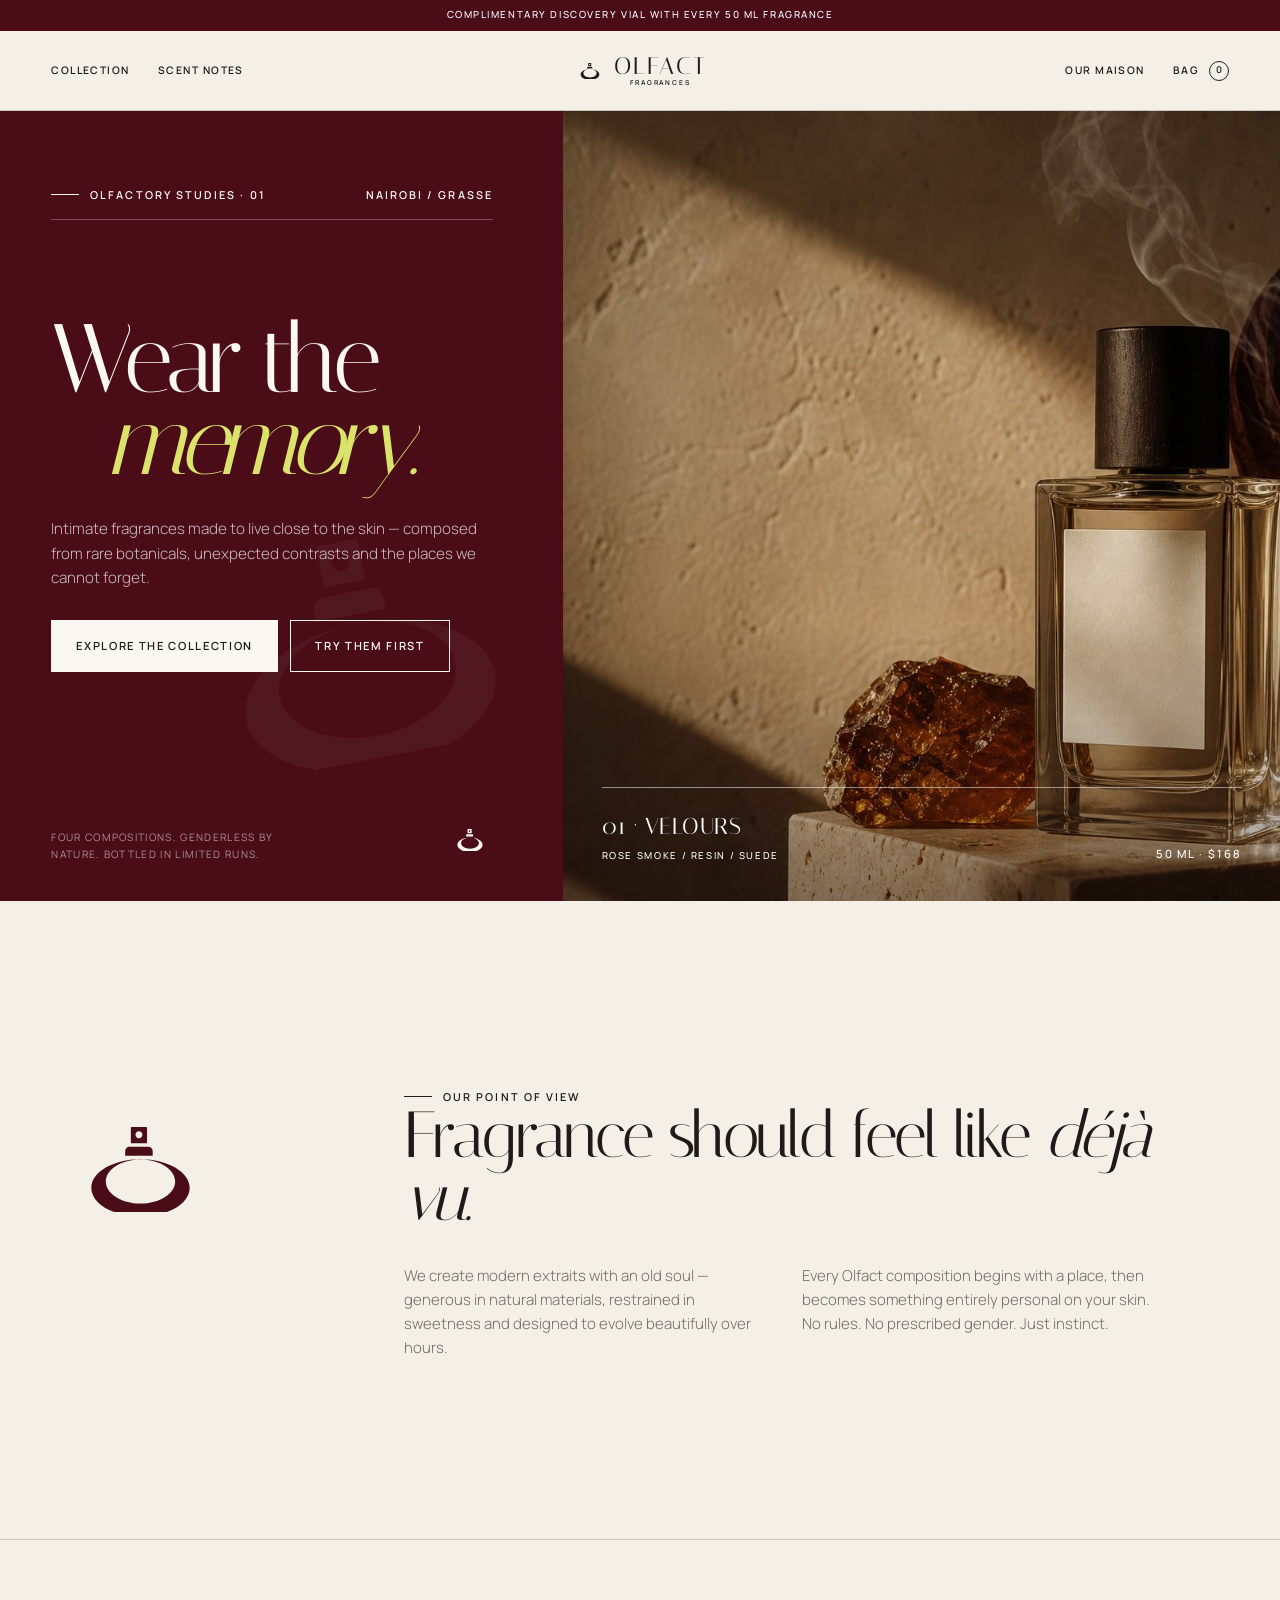
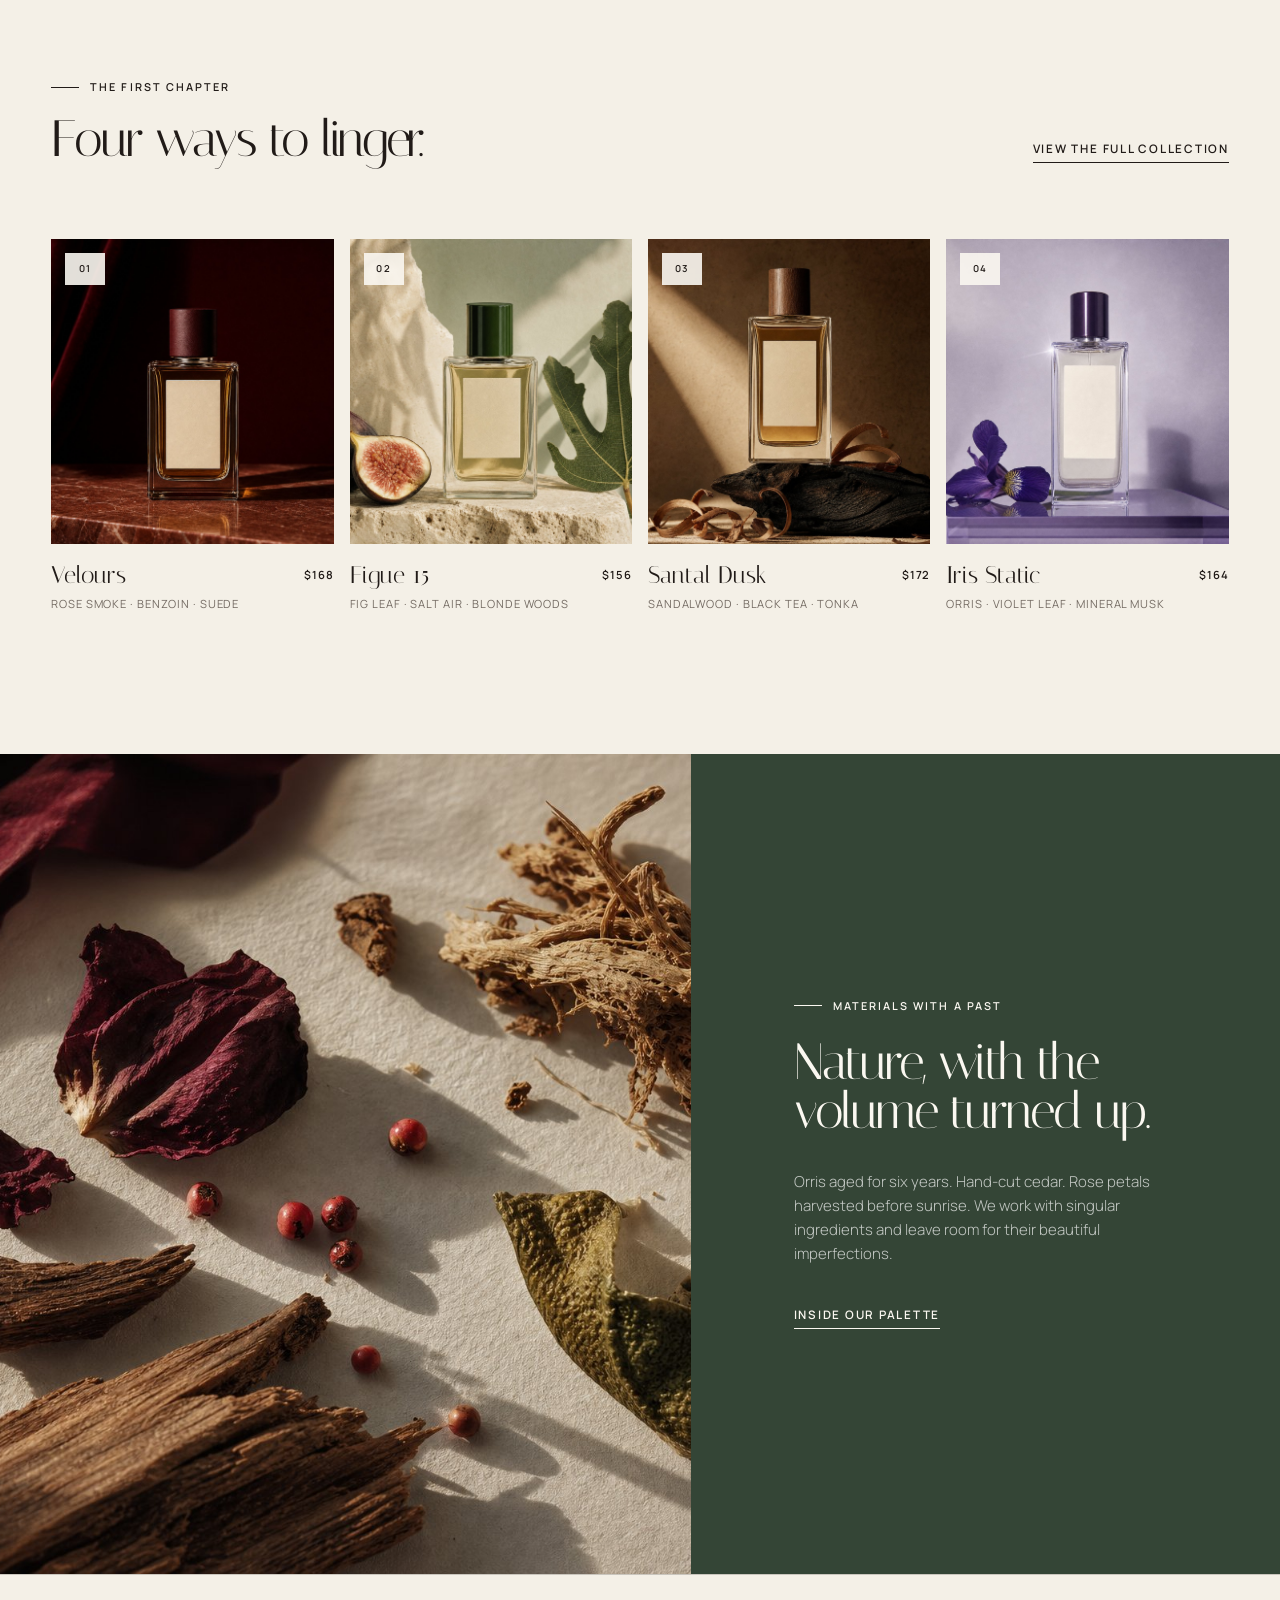
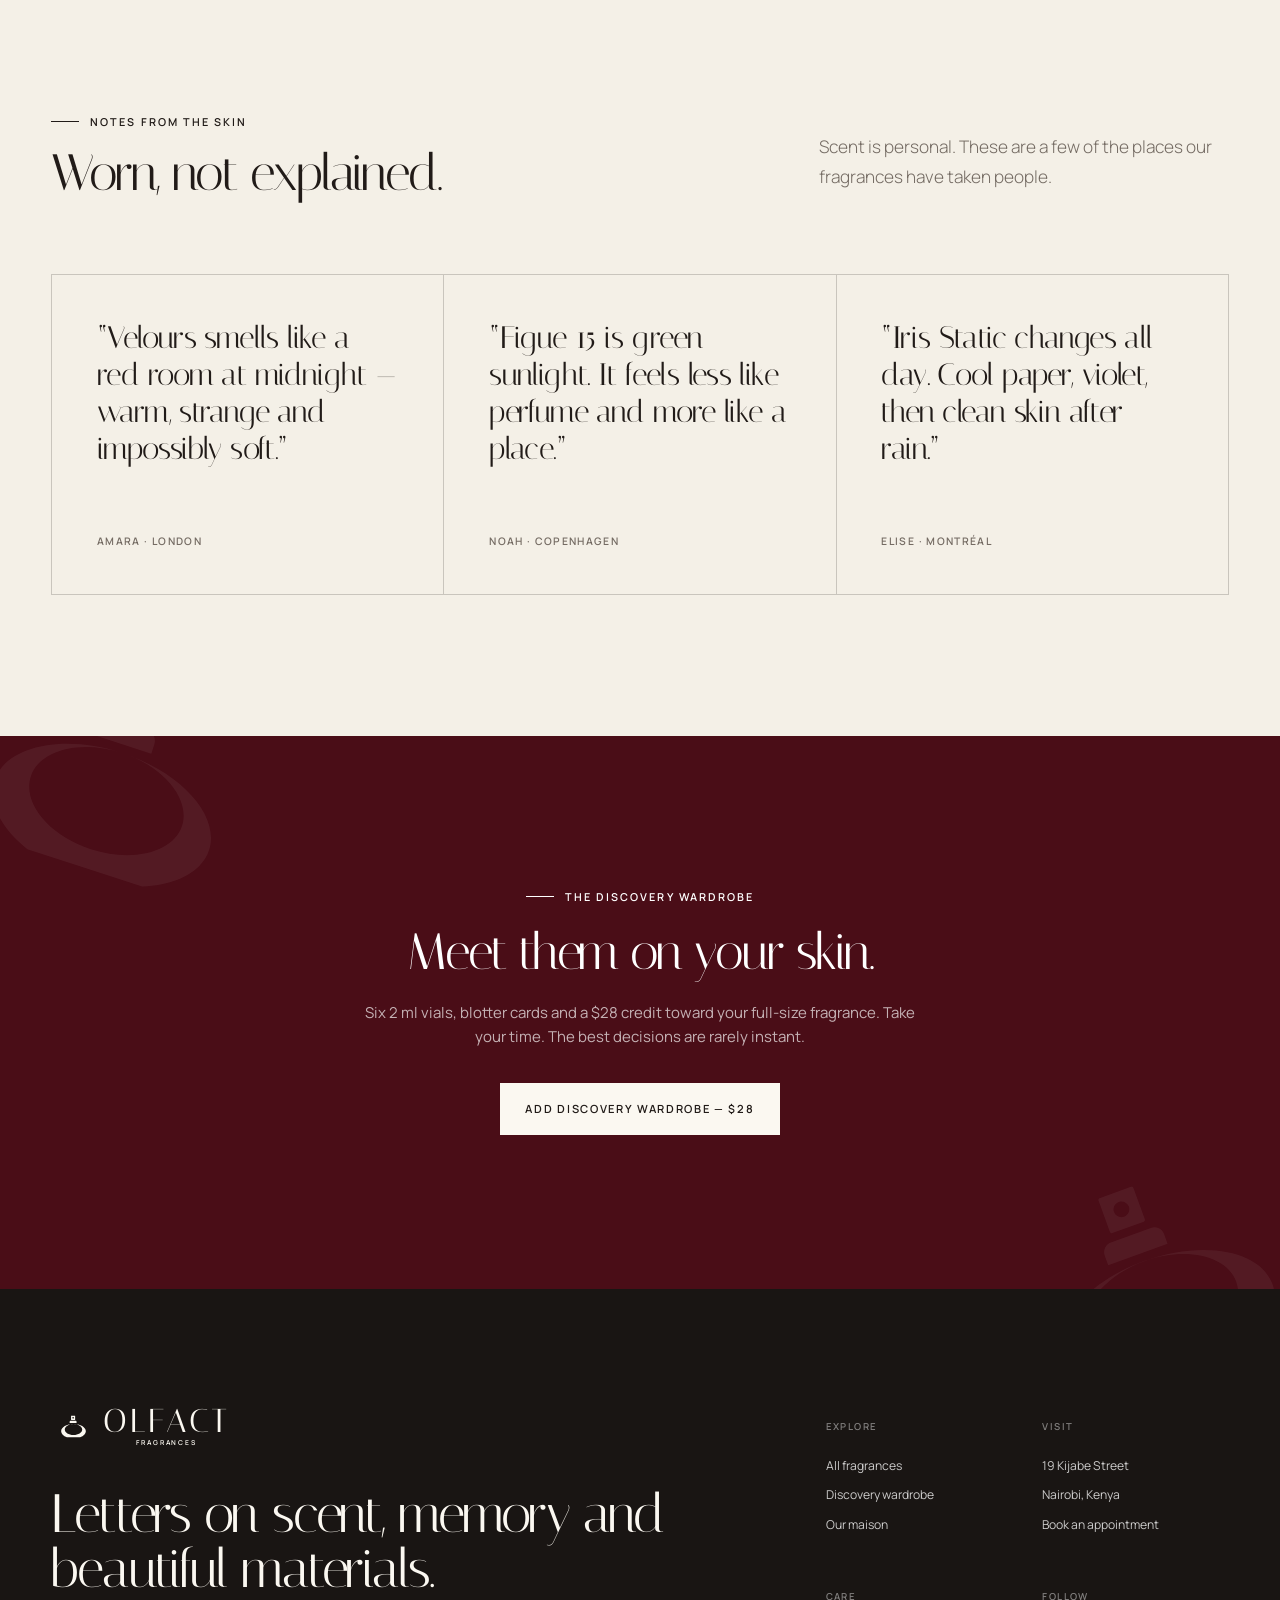
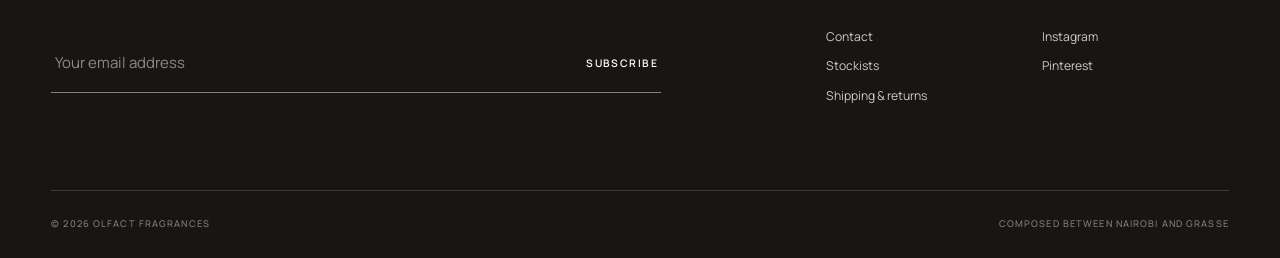
==== index.html @ f783903c "Build Olfact Fragrances editorial storefront Co-authored-by: arena-agent <297053741+arena-agent@user" ====
<!doctype html>
<html lang="en">
<head>
  <meta charset="UTF-8">
  <meta name="viewport" content="width=device-width, initial-scale=1.0">
  <meta name="theme-color" content="#4a0d17">
  <meta name="description" content="Olfact Fragrances creates slow, evocative eau de parfums shaped by memory, nature and the art of composition.">
  <meta property="og:title" content="Olfact Fragrances — Wear the memory">
  <meta property="og:description" content="Independent fragrances composed slowly between Nairobi and Grasse.">
  <meta property="og:image" content="assets/images/hero-olfact.jpg">
  <meta property="og:type" content="website">
  <title>Olfact Fragrances — Wear the memory</title>
  <link rel="icon" href="assets/olfact-mark.svg" type="image/svg+xml">
  <link rel="preconnect" href="https://fonts.googleapis.com">
  <link rel="preconnect" href="https://fonts.gstatic.com" crossorigin>
  <link rel="stylesheet" href="styles.css">
  <script src="script.js" defer></script>
</head>
<body data-page="home">
  <a class="skip-link" href="#main-content">Skip to content</a>
  <div class="announcement">Complimentary discovery vial with every 50 ml fragrance</div>

  <header class="site-header">
    <div class="header-inner">
      <nav class="header-nav" aria-label="Primary navigation">
        <a href="collection.html">Collection</a>
        <a href="collection.html#notes">Scent notes</a>
      </nav>
      <button class="mobile-menu-button" type="button" aria-expanded="false" aria-controls="mobile-navigation">Menu</button>
      <a class="brand" href="index.html" aria-label="Olfact Fragrances home">
        <span class="mark-icon" aria-hidden="true"></span>
        <span>
          <span class="brand-word">OLFACT</span>
          <span class="brand-sub">FRAGRANCES</span>
        </span>
      </a>
      <nav class="header-nav header-nav--right" aria-label="Secondary navigation">
        <a href="maison.html">Our maison</a>
        <button class="header-action js-bag-open" type="button" aria-haspopup="dialog">Bag <span class="bag-count">0</span></button>
      </nav>
      <button class="header-action mobile-bag js-bag-open" type="button" aria-haspopup="dialog"><span class="bag-label">Bag</span><span class="bag-count">0</span></button>
    </div>
  </header>

  <nav class="mobile-nav" id="mobile-navigation" aria-label="Mobile navigation" aria-hidden="true">
    <div class="mobile-nav-head">
      <a class="brand" href="index.html" aria-label="Olfact Fragrances home">
        <span class="mark-icon" aria-hidden="true"></span>
        <span class="brand-word">OLFACT</span>
      </a>
      <button class="mobile-nav-close" type="button">Close</button>
    </div>
    <div class="mobile-nav-links">
      <a href="index.html" aria-current="page">Home</a>
      <a href="collection.html">Collection</a>
      <a href="maison.html">Our maison</a>
    </div>
    <div class="mobile-nav-foot"><span>Nairobi</span><span>Grasse</span><span>Est. 2024</span></div>
  </nav>

  <main id="main-content">
    <section class="hero-home" aria-labelledby="home-hero-title">
      <div class="hero-copy">
        <div>
          <div class="hero-kicker">
            <span class="eyebrow">Olfactory studies · 01</span>
            <span class="micro-label">Nairobi / Grasse</span>
          </div>
          <h1 class="hero-title" id="home-hero-title">Wear the <em>memory.</em></h1>
          <p class="hero-lede">Intimate fragrances made to live close to the skin — composed from rare botanicals, unexpected contrasts and the places we cannot forget.</p>
          <div class="hero-actions">
            <a class="button button--paper" href="collection.html">Explore the collection</a>
            <button class="button button--outline" type="button" data-add-to-bag data-name="Discovery Wardrobe" data-price="28" data-image="assets/images/botanicals.jpg" data-size="Six 2 ml vials">Try them first</button>
          </div>
        </div>
        <div class="hero-foot">
          <p>Four compositions. Genderless by nature. Bottled in limited runs.</p>
          <span class="mark-icon" aria-hidden="true" style="width:46px"></span>
        </div>
      </div>
      <div class="hero-visual">
        <img src="assets/images/hero-olfact.jpg" alt="Olfact fragrance bottle beside amber resin and a burgundy anthurium" fetchpriority="high">
        <div class="hero-product-tag">
          <span><strong>01 · Velours</strong>Rose smoke / Resin / Suede</span>
          <span class="hero-price">50 ml · $168</span>
        </div>
      </div>
    </section>

    <section class="shell intro-statement" aria-labelledby="intro-title">
      <div class="reveal"><span class="mark-icon" aria-hidden="true"></span></div>
      <div class="intro-statement-copy reveal reveal-delay-1">
        <span class="eyebrow">Our point of view</span>
        <h2 class="section-title" id="intro-title">Fragrance should feel like <em>déjà vu.</em></h2>
        <div class="intro-statement-meta">
          <p>We create modern extraits with an old soul — generous in natural materials, restrained in sweetness and designed to evolve beautifully over hours.</p>
          <p>Every Olfact composition begins with a place, then becomes something entirely personal on your skin. No rules. No prescribed gender. Just instinct.</p>
        </div>
      </div>
    </section>

    <section class="product-section section-pad" aria-labelledby="featured-title">
      <div class="shell">
        <div class="section-head reveal">
          <div class="section-head-copy">
            <span class="eyebrow">The first chapter</span>
            <h2 class="section-title section-title--small" id="featured-title">Four ways to linger.</h2>
          </div>
          <a class="text-link" href="collection.html">View the full collection</a>
        </div>

        <div class="product-grid">
          <article class="product-card reveal" data-family="floral amber">
            <div class="product-media">
              <img src="assets/images/no-01-velours.jpg" alt="Velours fragrance bottle on oxblood stone" loading="lazy">
              <span class="product-number">01</span>
              <button class="product-quick-add" type="button" data-add-to-bag data-name="01 · Velours" data-price="168" data-image="assets/images/no-01-velours.jpg" data-size="Eau de parfum · 50 ml">Add 50 ml — $168</button>
            </div>
            <div class="product-info">
              <h3 class="product-name">Velours</h3><span class="product-price">$168</span>
              <p class="product-notes">Rose smoke · Benzoin · Suede</p>
            </div>
          </article>

          <article class="product-card reveal reveal-delay-1" data-family="green fresh">
            <div class="product-media">
              <img src="assets/images/no-02-figue.jpg" alt="Figue 15 fragrance bottle with fresh figs and a fig leaf" loading="lazy">
              <span class="product-number">02</span>
              <button class="product-quick-add" type="button" data-add-to-bag data-name="02 · Figue 15" data-price="156" data-image="assets/images/no-02-figue.jpg" data-size="Eau de parfum · 50 ml">Add 50 ml — $156</button>
            </div>
            <div class="product-info">
              <h3 class="product-name">Figue 15</h3><span class="product-price">$156</span>
              <p class="product-notes">Fig leaf · Salt air · Blonde woods</p>
            </div>
          </article>

          <article class="product-card reveal" data-family="woody amber">
            <div class="product-media">
              <img src="assets/images/no-03-santal.jpg" alt="Santal Dusk fragrance bottle with sandalwood curls" loading="lazy">
              <span class="product-number">03</span>
              <button class="product-quick-add" type="button" data-add-to-bag data-name="03 · Santal Dusk" data-price="172" data-image="assets/images/no-03-santal.jpg" data-size="Eau de parfum · 50 ml">Add 50 ml — $172</button>
            </div>
            <div class="product-info">
              <h3 class="product-name">Santal Dusk</h3><span class="product-price">$172</span>
              <p class="product-notes">Sandalwood · Black tea · Tonka</p>
            </div>
          </article>

          <article class="product-card reveal reveal-delay-1" data-family="floral fresh">
            <div class="product-media">
              <img src="assets/images/no-04-iris.jpg" alt="Iris Static fragrance bottle and violet iris on a mirrored plinth" loading="lazy">
              <span class="product-number">04</span>
              <button class="product-quick-add" type="button" data-add-to-bag data-name="04 · Iris Static" data-price="164" data-image="assets/images/no-04-iris.jpg" data-size="Eau de parfum · 50 ml">Add 50 ml — $164</button>
            </div>
            <div class="product-info">
              <h3 class="product-name">Iris Static</h3><span class="product-price">$164</span>
              <p class="product-notes">Orris · Violet leaf · Mineral musk</p>
            </div>
          </article>
        </div>
      </div>
    </section>

    <section class="editorial-split" aria-labelledby="materials-title">
      <div class="editorial-image">
        <img src="assets/images/botanicals.jpg" alt="Orris root, cedar, rose petals and pink pepper arranged on handmade paper" loading="lazy">
      </div>
      <div class="editorial-copy reveal">
        <span class="eyebrow">Materials with a past</span>
        <h2 class="section-title section-title--small" id="materials-title">Nature, with the volume turned up.</h2>
        <p>Orris aged for six years. Hand-cut cedar. Rose petals harvested before sunrise. We work with singular ingredients and leave room for their beautiful imperfections.</p>
        <a class="text-link" href="maison.html#materials">Inside our palette</a>
      </div>
    </section>

    <section class="testimonial-section section-pad" aria-labelledby="voices-title">
      <div class="shell">
        <div class="section-head reveal">
          <div class="section-head-copy">
            <span class="eyebrow">Notes from the skin</span>
            <h2 class="section-title section-title--small" id="voices-title">Worn, not explained.</h2>
          </div>
          <p class="lede">Scent is personal. These are a few of the places our fragrances have taken people.</p>
        </div>
        <div class="quote-grid">
          <article class="quote-card reveal">
            <blockquote>“Velours smells like a red room at midnight — warm, strange and impossibly soft.”</blockquote>
            <footer>Amara · London</footer>
          </article>
          <article class="quote-card reveal reveal-delay-1">
            <blockquote>“Figue 15 is green sunlight. It feels less like perfume and more like a place.”</blockquote>
            <footer>Noah · Copenhagen</footer>
          </article>
          <article class="quote-card reveal reveal-delay-2">
            <blockquote>“Iris Static changes all day. Cool paper, violet, then clean skin after rain.”</blockquote>
            <footer>Elise · Montréal</footer>
          </article>
        </div>
      </div>
    </section>

    <section class="discovery-banner" aria-labelledby="discovery-title">
      <div class="discovery-banner-inner reveal">
        <span class="eyebrow">The discovery wardrobe</span>
        <h2 class="section-title section-title--small" id="discovery-title">Meet them on your skin.</h2>
        <p>Six 2 ml vials, blotter cards and a $28 credit toward your full-size fragrance. Take your time. The best decisions are rarely instant.</p>
        <button class="button button--paper" type="button" data-add-to-bag data-name="Discovery Wardrobe" data-price="28" data-image="assets/images/botanicals.jpg" data-size="Six 2 ml vials">Add discovery wardrobe — $28</button>
      </div>
    </section>
  </main>

  <footer class="site-footer">
    <div class="shell footer-main">
      <div class="footer-brand">
        <a class="brand" href="index.html" aria-label="Olfact Fragrances home">
          <span class="mark-icon" aria-hidden="true"></span>
          <span><span class="brand-word">OLFACT</span><span class="brand-sub">FRAGRANCES</span></span>
        </a>
        <h2 class="footer-title">Letters on scent, memory and beautiful materials.</h2>
        <form class="newsletter-form" data-newsletter-form>
          <label class="sr-only" for="email-home">Email address</label>
          <input id="email-home" name="email" type="email" autocomplete="email" placeholder="Your email address" required>
          <button type="submit">Subscribe</button>
        </form>
        <p class="form-message" aria-live="polite"></p>
      </div>
      <div class="footer-links">
        <div class="footer-link-group">
          <h3>Explore</h3>
          <a href="collection.html">All fragrances</a>
          <a href="collection.html#discovery">Discovery wardrobe</a>
          <a href="maison.html">Our maison</a>
        </div>
        <div class="footer-link-group">
          <h3>Visit</h3>
          <span>19 Kijabe Street</span>
          <span>Nairobi, Kenya</span>
          <a href="mailto:bonjour@olfactfragrances.com">Book an appointment</a>
        </div>
        <div class="footer-link-group">
          <h3>Care</h3>
          <a href="mailto:care@olfactfragrances.com">Contact</a>
          <a href="maison.html#stockists">Stockists</a>
          <span>Shipping & returns</span>
        </div>
        <div class="footer-link-group">
          <h3>Follow</h3>
          <a href="https://www.instagram.com/" target="_blank" rel="noreferrer">Instagram</a>
          <a href="https://www.pinterest.com/" target="_blank" rel="noreferrer">Pinterest</a>
        </div>
      </div>
    </div>
    <div class="shell footer-bottom">
      <span>© <span data-current-year>2026</span> Olfact Fragrances</span>
      <span>Composed between Nairobi and Grasse</span>
    </div>
  </footer>

  <div class="drawer-scrim" data-drawer-scrim></div>
  <aside class="bag-drawer" role="dialog" aria-modal="true" aria-labelledby="bag-title" aria-hidden="true">
    <div class="drawer-header"><h2 id="bag-title">Your bag</h2><button class="drawer-close" type="button">Close</button></div>
    <div class="drawer-items" data-drawer-items></div>
    <div class="drawer-footer" data-drawer-footer></div>
  </aside>
  <div class="toast" role="status" aria-live="polite"></div>
</body>
</html>
---- styles.css ----
@import url('https://fonts.googleapis.com/css2?family=Italiana&family=Manrope:wght@300;400;500;600&display=swap');

:root {
  --paper: #f4f0e7;
  --paper-deep: #e9e2d5;
  --paper-light: #fbf8f1;
  --ink: #211b18;
  --muted: #746b63;
  --wine: #4a0d17;
  --wine-bright: #741f2c;
  --moss: #344536;
  --lilac: #bcb2cd;
  --acid: #dbe36a;
  --line: rgba(33, 27, 24, 0.2);
  --line-light: rgba(255, 255, 255, 0.28);
  --display: "Italiana", "Iowan Old Style", "Baskerville", "Times New Roman", serif;
  --sans: "Manrope", "Helvetica Neue", Arial, sans-serif;
  --page: min(92vw, 1440px);
  --ease: cubic-bezier(0.22, 1, 0.36, 1);
}

* {
  box-sizing: border-box;
}

html {
  scroll-behavior: smooth;
  background: var(--paper);
}

body {
  margin: 0;
  color: var(--ink);
  background: var(--paper);
  font-family: var(--sans);
  font-size: 15px;
  line-height: 1.6;
  -webkit-font-smoothing: antialiased;
  text-rendering: optimizeLegibility;
}

body.no-scroll {
  overflow: hidden;
}

::selection {
  color: var(--paper-light);
  background: var(--wine-bright);
}

img {
  display: block;
  max-width: 100%;
}

.sr-only {
  position: absolute;
  overflow: hidden;
  width: 1px;
  height: 1px;
  padding: 0;
  border: 0;
  margin: -1px;
  clip: rect(0, 0, 0, 0);
  white-space: nowrap;
}

a {
  color: inherit;
  text-decoration: none;
}

button,
input {
  color: inherit;
  font: inherit;
}

button {
  border: 0;
}

button,
a {
  -webkit-tap-highlight-color: transparent;
}

button:focus-visible,
a:focus-visible,
input:focus-visible {
  outline: 2px solid var(--wine-bright);
  outline-offset: 4px;
}

h1,
h2,
h3,
p {
  margin-top: 0;
}

.skip-link {
  position: fixed;
  z-index: 1000;
  top: 12px;
  left: 12px;
  padding: 10px 16px;
  color: white;
  background: var(--wine);
  transform: translateY(-160%);
  transition: transform 180ms ease;
}

.skip-link:focus {
  transform: translateY(0);
}

.shell {
  width: var(--page);
  margin-inline: auto;
}

.eyebrow,
.micro-label {
  font-size: 0.68rem;
  font-weight: 600;
  line-height: 1.2;
  letter-spacing: 0.19em;
  text-transform: uppercase;
}

.eyebrow {
  display: inline-flex;
  align-items: center;
  gap: 11px;
}

.eyebrow::before {
  width: 28px;
  height: 1px;
  background: currentColor;
  content: "";
}

.display-title {
  max-width: 980px;
  margin-bottom: 0;
  font-family: var(--display);
  font-size: clamp(3.3rem, 8vw, 8.6rem);
  font-weight: 400;
  line-height: 0.89;
  letter-spacing: -0.045em;
}

.display-title em,
.section-title em {
  font-weight: 400;
}

.section-title {
  margin-bottom: 0;
  font-family: var(--display);
  font-size: clamp(2.65rem, 5.1vw, 5.8rem);
  font-weight: 400;
  line-height: 0.96;
  letter-spacing: -0.04em;
}

.section-title--small {
  font-size: clamp(2.3rem, 4vw, 4.6rem);
}

.lede {
  max-width: 600px;
  color: var(--muted);
  font-size: clamp(1rem, 1.35vw, 1.18rem);
  font-weight: 300;
  line-height: 1.75;
}

.text-link {
  position: relative;
  display: inline-block;
  padding-bottom: 4px;
  font-size: 0.73rem;
  font-weight: 600;
  letter-spacing: 0.15em;
  text-transform: uppercase;
}

.text-link::after {
  position: absolute;
  right: 0;
  bottom: 0;
  left: 0;
  height: 1px;
  background: currentColor;
  content: "";
  transform-origin: left;
  transition: transform 350ms var(--ease);
}

.text-link:hover::after {
  transform: scaleX(0.35);
}

.button {
  display: inline-flex;
  min-height: 52px;
  align-items: center;
  justify-content: center;
  padding: 14px 24px;
  border: 1px solid transparent;
  border-radius: 0;
  cursor: pointer;
  font-size: 0.7rem;
  font-weight: 600;
  letter-spacing: 0.15em;
  line-height: 1.25;
  text-align: center;
  text-transform: uppercase;
  transition: color 300ms ease, background 300ms ease, border-color 300ms ease, transform 300ms var(--ease);
}

.button:hover {
  transform: translateY(-2px);
}

.button--ink {
  color: var(--paper-light);
  background: var(--ink);
}

.button--ink:hover {
  background: var(--wine);
}

.button--paper {
  color: var(--ink);
  background: var(--paper-light);
}

.button--paper:hover {
  color: var(--paper-light);
  background: var(--wine-bright);
}

.button--outline {
  border-color: currentColor;
  background: transparent;
}

.button--wine {
  color: white;
  background: var(--wine);
}

.button--wine:hover {
  background: var(--wine-bright);
}

.button[disabled] {
  cursor: not-allowed;
  opacity: 0.5;
  transform: none;
}

.mark-icon {
  display: block;
  width: 42px;
  aspect-ratio: 1;
  flex: 0 0 auto;
  background: currentColor;
  -webkit-mask: url("assets/olfact-mark.svg") center / contain no-repeat;
  mask: url("assets/olfact-mark.svg") center / contain no-repeat;
}

.announcement {
  position: relative;
  z-index: 101;
  min-height: 31px;
  padding: 8px 4vw;
  color: #fff;
  background: var(--wine);
  font-size: 0.61rem;
  font-weight: 500;
  letter-spacing: 0.16em;
  line-height: 1.4;
  text-align: center;
  text-transform: uppercase;
}

.site-header {
  position: sticky;
  z-index: 100;
  top: 0;
  border-bottom: 1px solid var(--line);
  background: rgba(244, 240, 231, 0.94);
  background: color-mix(in srgb, var(--paper) 91%, transparent);
  -webkit-backdrop-filter: blur(14px);
  backdrop-filter: blur(14px);
}

.header-inner {
  display: grid;
  width: var(--page);
  min-height: 79px;
  align-items: center;
  margin-inline: auto;
  grid-template-columns: 1fr auto 1fr;
}

.header-nav {
  display: flex;
  align-items: center;
  gap: clamp(18px, 2.2vw, 38px);
}

.header-nav--right {
  justify-content: flex-end;
}

.header-nav a,
.header-action {
  position: relative;
  padding: 8px 0;
  border: 0;
  cursor: pointer;
  background: transparent;
  font-size: 0.65rem;
  font-weight: 600;
  letter-spacing: 0.14em;
  text-transform: uppercase;
}

.header-nav a::after {
  position: absolute;
  right: 0;
  bottom: 3px;
  left: 0;
  height: 1px;
  background: currentColor;
  content: "";
  transform: scaleX(0);
  transform-origin: center;
  transition: transform 280ms var(--ease);
}

.header-nav a:hover::after,
.header-nav a[aria-current="page"]::after {
  transform: scaleX(1);
}

.brand {
  display: inline-flex;
  align-items: center;
  justify-content: center;
  gap: 7px;
  line-height: 1;
}

.brand .mark-icon {
  width: 34px;
}

.brand-word {
  font-family: var(--display);
  font-size: 1.52rem;
  letter-spacing: 0.08em;
}

.brand-sub {
  display: block;
  margin-top: 2px;
  font-family: var(--sans);
  font-size: 0.42rem;
  font-weight: 600;
  letter-spacing: 0.28em;
  text-align: center;
}

.bag-count {
  display: inline-grid;
  width: 20px;
  height: 20px;
  margin-left: 6px;
  place-items: center;
  border: 1px solid currentColor;
  border-radius: 50%;
  font-size: 0.58rem;
  letter-spacing: 0;
}

.mobile-menu-button,
.mobile-bag,
.mobile-nav {
  display: none;
}

/* Home hero */
.hero-home {
  display: grid;
  min-height: calc(100svh - 110px);
  color: var(--paper-light);
  background: var(--wine);
  grid-template-columns: minmax(0, 0.88fr) minmax(480px, 1.12fr);
}

.hero-copy {
  position: relative;
  z-index: 1;
  display: flex;
  overflow: hidden;
  min-height: 680px;
  flex-direction: column;
  justify-content: space-between;
  padding: clamp(52px, 6vw, 100px) clamp(28px, 5.5vw, 94px) 38px max(4vw, calc((100vw - 1440px) / 2));
}

.hero-copy::after {
  position: absolute;
  z-index: -1;
  top: 39%;
  right: -5%;
  width: min(36vw, 520px);
  aspect-ratio: 1;
  color: rgba(255, 255, 255, 0.045);
  background: currentColor;
  content: "";
  -webkit-mask: url("assets/olfact-mark.svg") center / contain no-repeat;
  mask: url("assets/olfact-mark.svg") center / contain no-repeat;
  transform: rotate(-11deg);
}

.hero-kicker {
  display: flex;
  align-items: center;
  justify-content: space-between;
  padding-bottom: 18px;
  border-bottom: 1px solid var(--line-light);
}

.hero-title {
  max-width: 660px;
  margin: clamp(70px, 11vh, 140px) 0 35px;
  font-family: var(--display);
  font-size: clamp(4.4rem, 7.6vw, 9rem);
  font-weight: 400;
  line-height: 0.84;
  letter-spacing: -0.055em;
}

.hero-title em {
  display: block;
  padding-left: 0.58em;
  color: var(--acid);
  font-weight: 400;
}

.hero-lede {
  max-width: 490px;
  margin-bottom: 30px;
  color: rgba(255, 255, 255, 0.72);
  font-size: clamp(0.95rem, 1.1vw, 1.08rem);
  font-weight: 300;
}

.hero-actions {
  display: flex;
  flex-wrap: wrap;
  gap: 12px;
}

.hero-foot {
  display: flex;
  align-items: end;
  justify-content: space-between;
  gap: 20px;
  padding-top: 54px;
}

.hero-foot p {
  max-width: 270px;
  margin: 0;
  color: rgba(255, 255, 255, 0.55);
  font-size: 0.64rem;
  letter-spacing: 0.13em;
  line-height: 1.65;
  text-transform: uppercase;
}

.hero-visual {
  position: relative;
  overflow: hidden;
  min-height: 680px;
}

.hero-visual::after {
  position: absolute;
  inset: 0;
  background: linear-gradient(90deg, rgba(27, 10, 6, 0.12), transparent 35%), linear-gradient(0deg, rgba(20, 7, 5, 0.42), transparent 35%);
  content: "";
  pointer-events: none;
}

.hero-visual img {
  width: 100%;
  height: 100%;
  object-fit: cover;
  transition: transform 1.8s var(--ease);
}

.hero-home:hover .hero-visual img {
  transform: scale(1.018);
}

.hero-product-tag {
  position: absolute;
  z-index: 2;
  right: clamp(20px, 3vw, 56px);
  bottom: 38px;
  left: clamp(20px, 3vw, 56px);
  display: flex;
  align-items: flex-end;
  justify-content: space-between;
  padding-top: 20px;
  border-top: 1px solid rgba(255, 255, 255, 0.5);
  color: white;
}

.hero-product-tag strong {
  display: block;
  margin-bottom: 3px;
  font-family: var(--display);
  font-size: 1.45rem;
  font-weight: 400;
  letter-spacing: 0.02em;
}

.hero-product-tag span {
  display: block;
  font-size: 0.6rem;
  font-weight: 500;
  letter-spacing: 0.17em;
  text-transform: uppercase;
}

.hero-price {
  font-size: 0.7rem !important;
}

/* Shared sections */
.intro-statement {
  display: grid;
  padding-block: clamp(100px, 14vw, 210px);
  gap: 40px;
  grid-template-columns: minmax(180px, 0.55fr) minmax(0, 1.45fr);
}

.intro-statement .mark-icon {
  width: clamp(105px, 14vw, 210px);
  color: var(--wine);
}

.intro-statement-copy {
  max-width: 990px;
}

.intro-statement-copy .section-title {
  margin-bottom: 34px;
}

.intro-statement-meta {
  display: grid;
  max-width: 760px;
  gap: 36px;
  grid-template-columns: 1fr 1fr;
}

.intro-statement-meta p {
  margin: 0;
  color: var(--muted);
  font-weight: 300;
}

.section-pad {
  padding-block: clamp(90px, 11vw, 170px);
}

.section-head {
  display: flex;
  align-items: flex-end;
  justify-content: space-between;
  gap: 30px;
  margin-bottom: clamp(42px, 6vw, 80px);
}

.section-head-copy {
  display: grid;
  gap: 20px;
}

.section-head .lede {
  max-width: 410px;
  margin: 0 0 5px;
}

.product-section {
  border-top: 1px solid var(--line);
}

.product-grid {
  display: grid;
  gap: 26px 16px;
  grid-template-columns: repeat(4, minmax(0, 1fr));
}

.product-card {
  min-width: 0;
}

.product-media {
  position: relative;
  overflow: hidden;
  aspect-ratio: 1 / 1.08;
  background: var(--paper-deep);
}

.product-media img {
  width: 100%;
  height: 100%;
  object-fit: cover;
  transition: transform 800ms var(--ease), filter 600ms ease;
}

.product-card:hover .product-media img {
  transform: scale(1.035);
}

.product-number {
  position: absolute;
  z-index: 2;
  top: 14px;
  left: 14px;
  min-width: 40px;
  padding: 8px 10px;
  color: var(--ink);
  background: rgba(251, 248, 241, 0.9);
  font-size: 0.6rem;
  font-weight: 600;
  letter-spacing: 0.12em;
  text-align: center;
  text-transform: uppercase;
}

.product-quick-add {
  position: absolute;
  z-index: 3;
  right: 12px;
  bottom: 12px;
  left: 12px;
  min-height: 48px;
  padding: 12px;
  cursor: pointer;
  color: var(--paper-light);
  background: var(--ink);
  font-size: 0.65rem;
  font-weight: 600;
  letter-spacing: 0.12em;
  text-transform: uppercase;
  transform: translateY(calc(100% + 14px));
  transition: transform 400ms var(--ease), background 250ms ease;
}

.product-card:hover .product-quick-add,
.product-quick-add:focus-visible {
  transform: translateY(0);
}

.product-quick-add:hover {
  background: var(--wine);
}

.product-info {
  display: grid;
  padding-top: 17px;
  gap: 6px 14px;
  grid-template-columns: 1fr auto;
}

.product-name {
  margin: 0;
  font-family: var(--display);
  font-size: clamp(1.38rem, 1.9vw, 1.72rem);
  font-weight: 400;
  line-height: 1.15;
}

.product-price {
  padding-top: 5px;
  font-size: 0.7rem;
  font-weight: 600;
  letter-spacing: 0.08em;
}

.product-notes {
  margin: 0;
  color: var(--muted);
  font-size: 0.7rem;
  font-weight: 400;
  letter-spacing: 0.08em;
  line-height: 1.55;
  text-transform: uppercase;
  grid-column: 1 / -1;
}

.editorial-split {
  display: grid;
  min-height: 820px;
  background: var(--moss);
  grid-template-columns: minmax(0, 1.08fr) minmax(420px, 0.92fr);
}

.editorial-image {
  position: relative;
  min-height: 650px;
}

.editorial-image img {
  width: 100%;
  height: 100%;
  object-fit: cover;
}

.editorial-copy {
  display: flex;
  flex-direction: column;
  justify-content: center;
  padding: clamp(60px, 8vw, 130px);
  color: var(--paper-light);
}

.editorial-copy .section-title {
  margin: 25px 0 35px;
}

.editorial-copy p {
  max-width: 470px;
  margin-bottom: 40px;
  color: rgba(255, 255, 255, 0.7);
  font-weight: 300;
}

.editorial-copy .text-link {
  align-self: flex-start;
}

.discovery-banner {
  position: relative;
  overflow: hidden;
  padding: clamp(88px, 12vw, 180px) 4vw;
  color: white;
  background: var(--wine);
  text-align: center;
}

.discovery-banner::before,
.discovery-banner::after {
  position: absolute;
  width: clamp(220px, 32vw, 520px);
  aspect-ratio: 1;
  color: rgba(255, 255, 255, 0.055);
  background: currentColor;
  content: "";
  -webkit-mask: url("assets/olfact-mark.svg") center / contain no-repeat;
  mask: url("assets/olfact-mark.svg") center / contain no-repeat;
}

.discovery-banner::before {
  top: -30%;
  left: -7%;
  transform: rotate(18deg);
}

.discovery-banner::after {
  right: -6%;
  bottom: -36%;
  transform: rotate(-20deg);
}

.discovery-banner-inner {
  position: relative;
  z-index: 1;
  display: flex;
  max-width: 900px;
  align-items: center;
  flex-direction: column;
  margin-inline: auto;
}

.discovery-banner .section-title {
  margin: 24px 0 25px;
}

.discovery-banner p {
  max-width: 570px;
  margin-bottom: 34px;
  color: rgba(255, 255, 255, 0.68);
}

.testimonial-section {
  border-top: 1px solid var(--line);
}

.quote-grid {
  display: grid;
  margin-top: 70px;
  border-top: 1px solid var(--line);
  border-left: 1px solid var(--line);
  grid-template-columns: repeat(3, 1fr);
}

.quote-card {
  display: flex;
  min-height: 320px;
  flex-direction: column;
  justify-content: space-between;
  padding: clamp(28px, 3.5vw, 54px);
  border-right: 1px solid var(--line);
  border-bottom: 1px solid var(--line);
}

.quote-card blockquote {
  margin: 0;
  font-family: var(--display);
  font-size: clamp(1.55rem, 2.4vw, 2.45rem);
  line-height: 1.2;
  letter-spacing: -0.02em;
}

.quote-card footer {
  color: var(--muted);
  font-size: 0.65rem;
  font-weight: 600;
  letter-spacing: 0.13em;
  text-transform: uppercase;
}

/* Collection */
.collection-mast {
  display: grid;
  min-height: 720px;
  color: var(--paper-light);
  background: var(--ink);
  grid-template-columns: 1.04fr 0.96fr;
}

.collection-mast-copy {
  position: relative;
  display: flex;
  overflow: hidden;
  flex-direction: column;
  justify-content: space-between;
  padding: clamp(55px, 8vw, 120px) clamp(28px, 6vw, 100px) 45px max(4vw, calc((100vw - 1440px) / 2));
}

.collection-mast-copy::after {
  position: absolute;
  right: -8%;
  bottom: -15%;
  width: min(38vw, 590px);
  aspect-ratio: 1;
  color: rgba(255, 255, 255, 0.035);
  background: currentColor;
  content: "";
  -webkit-mask: url("assets/olfact-mark.svg") center / contain no-repeat;
  mask: url("assets/olfact-mark.svg") center / contain no-repeat;
}

.collection-mast .display-title {
  position: relative;
  z-index: 1;
  max-width: 780px;
  margin: 65px 0 40px;
}

.collection-mast .display-title em {
  display: block;
  color: var(--lilac);
}

.collection-mast-copy > p {
  position: relative;
  z-index: 1;
  max-width: 500px;
  margin-bottom: 0;
  color: rgba(255, 255, 255, 0.64);
  font-weight: 300;
}

.collection-mast-image {
  position: relative;
  overflow: hidden;
}

.collection-mast-image img {
  width: 100%;
  height: 100%;
  object-fit: cover;
}

.collection-mast-caption {
  position: absolute;
  right: 22px;
  bottom: 20px;
  padding: 10px 12px;
  color: white;
  background: rgba(33, 27, 24, 0.72);
  font-size: 0.58rem;
  font-weight: 600;
  letter-spacing: 0.14em;
  text-transform: uppercase;
}

.collection-toolbar {
  position: sticky;
  z-index: 50;
  top: 79px;
  display: flex;
  min-height: 82px;
  align-items: center;
  justify-content: space-between;
  gap: 25px;
  border-bottom: 1px solid var(--line);
  background: rgba(244, 240, 231, 0.96);
  background: color-mix(in srgb, var(--paper) 94%, transparent);
  -webkit-backdrop-filter: blur(12px);
  backdrop-filter: blur(12px);
}

.filter-list {
  display: flex;
  overflow-x: auto;
  align-items: center;
  gap: 6px;
  padding-block: 13px;
  scrollbar-width: none;
}

.filter-list::-webkit-scrollbar {
  display: none;
}

.filter-button {
  min-height: 38px;
  padding: 9px 17px;
  border: 1px solid var(--line);
  border-radius: 100px;
  cursor: pointer;
  background: transparent;
  font-size: 0.63rem;
  font-weight: 600;
  letter-spacing: 0.12em;
  white-space: nowrap;
  text-transform: uppercase;
  transition: color 200ms ease, background 200ms ease, border-color 200ms ease;
}

.filter-button:hover,
.filter-button.is-active {
  border-color: var(--ink);
  color: white;
  background: var(--ink);
}

.result-count {
  flex: 0 0 auto;
  color: var(--muted);
  font-size: 0.63rem;
  font-weight: 600;
  letter-spacing: 0.12em;
  text-transform: uppercase;
}

.collection-products {
  padding-block: 70px clamp(110px, 12vw, 180px);
}

.collection-products .product-grid {
  gap: 68px 18px;
}

.product-card[hidden] {
  display: none;
}

.product-description {
  margin: 12px 0 0;
  color: var(--muted);
  font-size: 0.8rem;
  font-weight: 300;
  line-height: 1.65;
}

.sample-builder {
  color: var(--paper-light);
  background: var(--moss);
}

.sample-builder-inner {
  display: grid;
  padding-block: clamp(90px, 11vw, 160px);
  gap: clamp(50px, 8vw, 130px);
  grid-template-columns: 0.7fr 1.3fr;
}

.sample-builder-copy {
  position: sticky;
  top: 140px;
  align-self: start;
}

.sample-builder-copy .section-title {
  margin: 25px 0 25px;
}

.sample-builder-copy > p {
  max-width: 430px;
  margin-bottom: 35px;
  color: rgba(255, 255, 255, 0.68);
}

.sample-status {
  display: block;
  margin-bottom: 20px;
  color: var(--acid);
  font-size: 0.65rem;
  font-weight: 600;
  letter-spacing: 0.14em;
  text-transform: uppercase;
}

.sample-options {
  display: grid;
  border-top: 1px solid var(--line-light);
}

.sample-option {
  display: grid;
  min-height: 126px;
  align-items: center;
  padding: 20px 0;
  border-bottom: 1px solid var(--line-light);
  cursor: pointer;
  gap: 18px;
  grid-template-columns: 80px 1fr auto;
  text-align: left;
  background: transparent;
}

.sample-option-image {
  overflow: hidden;
  width: 80px;
  aspect-ratio: 1;
}

.sample-option-image img {
  width: 100%;
  height: 100%;
  object-fit: cover;
}

.sample-option-copy {
  display: block;
}

.sample-option-title {
  display: block;
  margin: 0 0 3px;
  font-family: var(--display);
  font-size: 1.42rem;
  font-weight: 400;
}

.sample-option-notes {
  display: block;
  margin: 0;
  color: rgba(255, 255, 255, 0.58);
  font-size: 0.65rem;
  letter-spacing: 0.1em;
  text-transform: uppercase;
}

.sample-option-state {
  min-width: 80px;
  padding: 7px 10px;
  border: 1px solid var(--line-light);
  border-radius: 100px;
  font-size: 0.59rem;
  font-weight: 600;
  letter-spacing: 0.1em;
  text-align: center;
  text-transform: uppercase;
}

.sample-option.is-selected .sample-option-state {
  border-color: var(--acid);
  color: var(--ink);
  background: var(--acid);
}

.notes-section {
  background: var(--paper-deep);
}

.notes-intro {
  display: grid;
  gap: 50px;
  grid-template-columns: 1fr 1fr;
}

.notes-intro .lede {
  max-width: 520px;
  align-self: end;
  margin: 0;
}

.notes-grid {
  display: grid;
  margin-top: 80px;
  border-top: 1px solid var(--line);
  border-left: 1px solid var(--line);
  grid-template-columns: repeat(4, 1fr);
}

.note-card {
  min-height: 240px;
  padding: 32px;
  border-right: 1px solid var(--line);
  border-bottom: 1px solid var(--line);
}

.note-card-index {
  display: block;
  margin-bottom: 55px;
  color: var(--muted);
  font-size: 0.6rem;
  font-weight: 600;
  letter-spacing: 0.13em;
}

.note-card h3 {
  margin-bottom: 12px;
  font-family: var(--display);
  font-size: 1.72rem;
  font-weight: 400;
}

.note-card p {
  margin: 0;
  color: var(--muted);
  font-size: 0.78rem;
  font-weight: 300;
}

/* Maison */
.maison-hero {
  position: relative;
  display: flex;
  overflow: hidden;
  min-height: calc(100svh - 110px);
  align-items: flex-end;
  color: white;
  background: var(--ink);
}

.maison-hero::after {
  position: absolute;
  inset: 0;
  background: linear-gradient(180deg, rgba(17, 11, 9, 0.1), rgba(17, 11, 9, 0.72));
  content: "";
}

.maison-hero-image {
  position: absolute;
  inset: 0;
  width: 100%;
  height: 100%;
  object-fit: cover;
}

.maison-hero-copy {
  position: relative;
  z-index: 1;
  display: grid;
  width: var(--page);
  align-items: end;
  margin: 0 auto;
  padding-block: 80px 45px;
  gap: 40px;
  grid-template-columns: 1.3fr 0.7fr;
}

.maison-hero-copy .display-title {
  max-width: 900px;
}

.maison-hero-copy .display-title em {
  display: block;
  padding-left: 0.65em;
  color: var(--acid);
}

.maison-hero-aside {
  max-width: 430px;
  justify-self: end;
  padding-top: 22px;
  border-top: 1px solid rgba(255, 255, 255, 0.5);
}

.maison-hero-aside p {
  margin: 0;
  color: rgba(255, 255, 255, 0.74);
  font-weight: 300;
}

.story-section {
  display: grid;
  padding-block: clamp(100px, 14vw, 210px);
  gap: clamp(50px, 9vw, 150px);
  grid-template-columns: 0.72fr 1.28fr;
}

.story-aside {
  align-self: start;
}

.story-aside .mark-icon {
  width: clamp(110px, 13vw, 190px);
  margin-bottom: 40px;
  color: var(--wine);
}

.story-aside p {
  max-width: 270px;
  color: var(--muted);
  font-size: 0.68rem;
  font-weight: 600;
  letter-spacing: 0.12em;
  line-height: 1.7;
  text-transform: uppercase;
}

.story-copy .section-title {
  max-width: 880px;
  margin-bottom: 55px;
}

.story-columns {
  display: grid;
  max-width: 800px;
  gap: 40px;
  grid-template-columns: 1fr 1fr;
}

.story-columns p {
  margin: 0;
  color: var(--muted);
  font-weight: 300;
  line-height: 1.85;
}

.values-band {
  color: white;
  background: var(--wine);
}

.values-grid {
  display: grid;
  min-height: 460px;
  border-left: 1px solid var(--line-light);
  grid-template-columns: repeat(3, 1fr);
}

.value-card {
  display: flex;
  min-height: 460px;
  flex-direction: column;
  justify-content: space-between;
  padding: clamp(35px, 4.5vw, 70px);
  border-right: 1px solid var(--line-light);
}

.value-index {
  color: rgba(255, 255, 255, 0.58);
  font-size: 0.63rem;
  font-weight: 600;
  letter-spacing: 0.14em;
}

.value-card h3 {
  margin-bottom: 20px;
  font-family: var(--display);
  font-size: clamp(2rem, 3.4vw, 3.5rem);
  font-weight: 400;
  line-height: 1;
}

.value-card p {
  max-width: 330px;
  margin: 0;
  color: rgba(255, 255, 255, 0.65);
  font-size: 0.82rem;
  font-weight: 300;
}

.material-section {
  display: grid;
  min-height: 840px;
  grid-template-columns: 1.1fr 0.9fr;
}

.material-image img {
  width: 100%;
  height: 100%;
  object-fit: cover;
}

.material-copy {
  display: flex;
  flex-direction: column;
  justify-content: center;
  padding: clamp(55px, 8vw, 130px);
  background: var(--paper-deep);
}

.material-copy .section-title {
  margin: 25px 0 34px;
}

.material-copy > p {
  max-width: 500px;
  margin-bottom: 45px;
  color: var(--muted);
  font-weight: 300;
}

.material-list {
  display: grid;
  border-top: 1px solid var(--line);
}

.material-row {
  display: grid;
  padding: 17px 0;
  border-bottom: 1px solid var(--line);
  font-size: 0.66rem;
  font-weight: 600;
  letter-spacing: 0.12em;
  text-transform: uppercase;
  grid-template-columns: 1fr auto;
}

.material-row span:last-child {
  color: var(--muted);
}

.process-section {
  border-top: 1px solid var(--line);
}

.process-header {
  display: grid;
  margin-bottom: 80px;
  gap: 50px;
  grid-template-columns: 1fr 1fr;
}

.process-header .lede {
  align-self: end;
  margin: 0;
}

.process-grid {
  display: grid;
  border-top: 1px solid var(--line);
  grid-template-columns: repeat(3, 1fr);
}

.process-step {
  min-height: 380px;
  padding: 36px 38px;
  border-right: 1px solid var(--line);
}

.process-step:first-child {
  border-left: 1px solid var(--line);
}

.process-step .mark-icon {
  width: 52px;
  margin-bottom: 90px;
  color: var(--wine);
}

.process-step h3 {
  margin: 0 0 16px;
  font-family: var(--display);
  font-size: 2rem;
  font-weight: 400;
}

.process-step p {
  max-width: 340px;
  margin: 0;
  color: var(--muted);
  font-size: 0.82rem;
  font-weight: 300;
}

.stockist-banner {
  display: grid;
  min-height: 500px;
  color: var(--paper-light);
  background: var(--ink);
  grid-template-columns: 0.7fr 1.3fr;
}

.stockist-mark {
  display: grid;
  place-items: center;
  border-right: 1px solid var(--line-light);
}

.stockist-mark .mark-icon {
  width: min(250px, 50%);
  color: var(--acid);
}

.stockist-copy {
  display: flex;
  flex-direction: column;
  justify-content: center;
  padding: clamp(55px, 8vw, 130px);
}

.stockist-copy .section-title {
  max-width: 780px;
  margin: 23px 0 35px;
}

.stockist-copy p {
  max-width: 530px;
  color: rgba(255, 255, 255, 0.65);
}

.stockist-copy .text-link {
  align-self: flex-start;
  margin-top: 15px;
}

/* Footer */
.site-footer {
  color: var(--paper-light);
  background: #191513;
}

.footer-main {
  display: grid;
  padding-block: clamp(70px, 9vw, 130px) 65px;
  gap: clamp(50px, 8vw, 140px);
  grid-template-columns: 1.25fr 0.75fr;
}

.footer-brand .brand {
  justify-content: flex-start;
  margin-bottom: 38px;
}

.footer-brand .brand .mark-icon {
  width: 45px;
}

.footer-brand .brand-word {
  font-size: 2.05rem;
}

.footer-title {
  max-width: 700px;
  margin-bottom: 38px;
  font-family: var(--display);
  font-size: clamp(2.3rem, 4.2vw, 4.6rem);
  font-weight: 400;
  line-height: 1.02;
  letter-spacing: -0.035em;
}

.newsletter-form {
  position: relative;
  display: flex;
  max-width: 610px;
  border-bottom: 1px solid rgba(255, 255, 255, 0.45);
}

.newsletter-form input {
  min-width: 0;
  flex: 1;
  padding: 17px 4px;
  border: 0;
  outline: 0;
  color: white;
  background: transparent;
}

.newsletter-form input::placeholder {
  color: rgba(255, 255, 255, 0.5);
}

.newsletter-form button {
  padding: 12px 3px 12px 20px;
  cursor: pointer;
  color: white;
  background: transparent;
  font-size: 0.65rem;
  font-weight: 600;
  letter-spacing: 0.14em;
  text-transform: uppercase;
}

.form-message {
  min-height: 20px;
  margin: 12px 0 0;
  color: var(--acid);
  font-size: 0.68rem;
}

.footer-links {
  display: grid;
  align-content: start;
  padding-top: 15px;
  gap: 55px 30px;
  grid-template-columns: 1fr 1fr;
}

.footer-link-group h3 {
  margin-bottom: 22px;
  color: rgba(255, 255, 255, 0.45);
  font-size: 0.6rem;
  font-weight: 600;
  letter-spacing: 0.15em;
  text-transform: uppercase;
}

.footer-link-group a,
.footer-link-group span {
  display: block;
  width: max-content;
  margin-top: 10px;
  color: rgba(255, 255, 255, 0.78);
  font-size: 0.76rem;
}

.footer-link-group a:hover {
  color: var(--acid);
}

.footer-bottom {
  display: flex;
  min-height: 68px;
  align-items: center;
  justify-content: space-between;
  gap: 25px;
  border-top: 1px solid rgba(255, 255, 255, 0.15);
  color: rgba(255, 255, 255, 0.45);
  font-size: 0.58rem;
  font-weight: 500;
  letter-spacing: 0.12em;
  text-transform: uppercase;
}

/* Bag drawer and toast */
.drawer-scrim {
  position: fixed;
  z-index: 299;
  inset: 0;
  visibility: hidden;
  background: rgba(19, 13, 11, 0.46);
  opacity: 0;
  transition: opacity 300ms ease, visibility 300ms ease;
}

.drawer-scrim.is-visible {
  visibility: visible;
  opacity: 1;
}

.bag-drawer {
  position: fixed;
  z-index: 300;
  top: 0;
  right: 0;
  display: flex;
  width: min(100%, 470px);
  height: 100dvh;
  flex-direction: column;
  padding: 0 28px;
  visibility: hidden;
  background: var(--paper-light);
  box-shadow: -15px 0 60px rgba(0, 0, 0, 0.15);
  pointer-events: none;
  transform: translateX(105%);
  transition: transform 500ms var(--ease), visibility 500ms ease;
}

.bag-drawer.is-open {
  visibility: visible;
  pointer-events: auto;
  transform: translateX(0);
}

.drawer-header {
  display: flex;
  min-height: 86px;
  align-items: center;
  justify-content: space-between;
  border-bottom: 1px solid var(--line);
}

.drawer-header h2 {
  margin: 0;
  font-family: var(--display);
  font-size: 1.8rem;
  font-weight: 400;
}

.drawer-close {
  padding: 8px 0;
  cursor: pointer;
  background: transparent;
  font-size: 0.63rem;
  font-weight: 600;
  letter-spacing: 0.13em;
  text-transform: uppercase;
}

.drawer-items {
  overflow-y: auto;
  flex: 1;
  padding-block: 15px;
}

.drawer-empty {
  display: flex;
  height: 100%;
  min-height: 280px;
  align-items: center;
  justify-content: center;
  flex-direction: column;
  text-align: center;
}

.drawer-empty .mark-icon {
  width: 90px;
  margin-bottom: 18px;
  color: var(--wine);
}

.drawer-empty p {
  max-width: 270px;
  color: var(--muted);
  font-size: 0.82rem;
}

.drawer-item {
  display: grid;
  padding: 18px 0;
  border-bottom: 1px solid var(--line);
  gap: 16px;
  grid-template-columns: 78px 1fr auto;
}

.drawer-item-image {
  width: 78px;
  aspect-ratio: 1;
  object-fit: cover;
}

.drawer-item h3 {
  margin: 3px 0 3px;
  font-family: var(--display);
  font-size: 1.2rem;
  font-weight: 400;
}

.drawer-item p {
  margin: 0;
  color: var(--muted);
  font-size: 0.62rem;
  letter-spacing: 0.08em;
  text-transform: uppercase;
}

.drawer-remove {
  align-self: end;
  padding: 0;
  cursor: pointer;
  color: var(--muted);
  background: transparent;
  font-size: 0.58rem;
  font-weight: 600;
  letter-spacing: 0.1em;
  text-decoration: underline;
  text-transform: uppercase;
}

.drawer-item-price {
  padding-top: 7px;
  font-size: 0.67rem;
  font-weight: 600;
}

.drawer-footer {
  padding: 24px 0 28px;
  border-top: 1px solid var(--line);
}

.drawer-total {
  display: flex;
  justify-content: space-between;
  margin-bottom: 18px;
  font-size: 0.68rem;
  font-weight: 600;
  letter-spacing: 0.12em;
  text-transform: uppercase;
}

.drawer-footer .button {
  width: 100%;
}

.drawer-note {
  margin: 13px 0 0;
  color: var(--muted);
  font-size: 0.61rem;
  text-align: center;
}

.toast {
  position: fixed;
  z-index: 350;
  right: 25px;
  bottom: 25px;
  max-width: min(390px, calc(100vw - 40px));
  padding: 16px 20px;
  color: white;
  background: var(--ink);
  box-shadow: 0 14px 40px rgba(0, 0, 0, 0.22);
  font-size: 0.72rem;
  font-weight: 500;
  letter-spacing: 0.04em;
  opacity: 0;
  pointer-events: none;
  transform: translateY(18px);
  transition: opacity 250ms ease, transform 350ms var(--ease);
}

.toast.is-visible {
  opacity: 1;
  transform: translateY(0);
}

/* Reveal animation */
.reveal {
  opacity: 0;
  transform: translateY(28px);
  transition: opacity 800ms ease, transform 900ms var(--ease);
}

.reveal.is-visible {
  opacity: 1;
  transform: none;
}

.reveal-delay-1 {
  transition-delay: 100ms;
}

.reveal-delay-2 {
  transition-delay: 200ms;
}

@media (max-width: 1100px) {
  .hero-home {
    grid-template-columns: minmax(0, 0.92fr) minmax(420px, 1.08fr);
  }

  .hero-copy {
    padding-left: 4vw;
  }

  .hero-title {
    font-size: clamp(4.2rem, 8vw, 7rem);
  }

  .product-grid {
    grid-template-columns: repeat(2, 1fr);
  }

  .editorial-split,
  .material-section {
    min-height: 680px;
    grid-template-columns: 1fr 1fr;
  }

  .editorial-copy,
  .material-copy {
    padding: 7vw;
  }

  .notes-grid {
    grid-template-columns: repeat(2, 1fr);
  }
}

@media (max-width: 860px) {
  .announcement {
    font-size: 0.55rem;
  }

  .header-inner {
    min-height: 68px;
  }

  .header-nav {
    display: none;
  }

  .header-inner {
    grid-template-columns: 1fr auto 1fr;
  }

  .mobile-menu-button {
    display: block;
    justify-self: start;
    padding: 8px 0;
    cursor: pointer;
    background: transparent;
    font-size: 0.65rem;
    font-weight: 600;
    letter-spacing: 0.14em;
    text-transform: uppercase;
  }

  .mobile-bag {
    display: block;
    justify-self: end;
  }

  .mobile-nav {
    position: fixed;
    z-index: 200;
    top: 0;
    left: 0;
    display: flex;
    visibility: hidden;
    width: 100%;
    height: 100dvh;
    flex-direction: column;
    padding: 24px 5vw 38px;
    color: white;
    background: var(--wine);
    opacity: 0;
    transform: translateY(-18px);
    transition: visibility 350ms ease, opacity 350ms ease, transform 500ms var(--ease);
  }

  .mobile-nav.is-open {
    visibility: visible;
    opacity: 1;
    transform: none;
  }

  .mobile-nav-head {
    display: flex;
    min-height: 60px;
    align-items: center;
    justify-content: space-between;
    border-bottom: 1px solid var(--line-light);
  }

  .mobile-nav-head .brand {
    color: white;
  }

  .mobile-nav-close {
    padding: 8px 0;
    cursor: pointer;
    color: white;
    background: transparent;
    font-size: 0.65rem;
    font-weight: 600;
    letter-spacing: 0.14em;
    text-transform: uppercase;
  }

  .mobile-nav-links {
    display: flex;
    flex: 1;
    flex-direction: column;
    justify-content: center;
  }

  .mobile-nav-links a {
    padding: 8px 0;
    font-family: var(--display);
    font-size: clamp(2.8rem, 11vw, 5rem);
    line-height: 1.05;
  }

  .mobile-nav-foot {
    display: flex;
    justify-content: space-between;
    padding-top: 20px;
    border-top: 1px solid var(--line-light);
    color: rgba(255, 255, 255, 0.6);
    font-size: 0.59rem;
    font-weight: 600;
    letter-spacing: 0.13em;
    text-transform: uppercase;
  }

  .hero-home {
    min-height: auto;
    grid-template-columns: 1fr;
  }

  .hero-copy {
    min-height: 670px;
    padding: 55px 5vw 32px;
  }

  .hero-title {
    max-width: 680px;
    margin-top: 80px;
    font-size: clamp(4.2rem, 15vw, 7.2rem);
  }

  .hero-visual {
    min-height: 78vw;
    max-height: 780px;
  }

  .intro-statement {
    gap: 55px;
    grid-template-columns: 1fr;
  }

  .intro-statement .mark-icon {
    width: 105px;
  }

  .editorial-split,
  .material-section {
    grid-template-columns: 1fr;
  }

  .editorial-image,
  .material-image {
    min-height: 70vw;
  }

  .sample-builder-inner,
  .story-section {
    grid-template-columns: 1fr;
  }

  .sample-builder-copy {
    position: static;
  }

  .collection-mast {
    min-height: auto;
    grid-template-columns: 1fr;
  }

  .collection-mast-copy {
    min-height: 650px;
    padding-left: 5vw;
  }

  .collection-mast-image {
    min-height: 80vw;
  }

  .collection-toolbar {
    top: 68px;
  }

  .maison-hero-copy {
    grid-template-columns: 1fr;
  }

  .maison-hero-aside {
    max-width: 500px;
    justify-self: start;
  }

  .story-aside {
    display: flex;
    align-items: center;
    gap: 30px;
  }

  .story-aside .mark-icon {
    width: 100px;
    margin: 0;
  }

  .values-grid {
    grid-template-columns: 1fr;
  }

  .value-card {
    min-height: 330px;
    border-bottom: 1px solid var(--line-light);
  }

  .process-grid {
    grid-template-columns: 1fr;
  }

  .process-step,
  .process-step:first-child {
    min-height: auto;
    padding: 42px 0;
    border-right: 0;
    border-bottom: 1px solid var(--line);
    border-left: 0;
  }

  .process-step .mark-icon {
    margin-bottom: 45px;
  }

  .stockist-banner {
    grid-template-columns: 0.45fr 1.55fr;
  }

  .footer-main {
    grid-template-columns: 1fr;
  }
}

@media (max-width: 620px) {
  :root {
    --page: calc(100vw - 36px);
  }

  body {
    font-size: 14px;
  }

  .announcement {
    min-height: 29px;
    padding-inline: 15px;
    letter-spacing: 0.11em;
  }

  .brand-word {
    font-size: 1.22rem;
  }

  .brand .mark-icon {
    width: 29px;
  }

  .brand-sub {
    display: none;
  }

  .mobile-bag .bag-label {
    display: none;
  }

  .bag-count {
    margin: 0;
  }

  .hero-copy {
    min-height: calc(100svh - 97px);
    padding: 38px 18px 26px;
  }

  .hero-kicker span:last-child {
    display: none;
  }

  .hero-title {
    margin: 65px 0 28px;
    font-size: clamp(4rem, 19vw, 6.4rem);
  }

  .hero-title em {
    padding-left: 0.2em;
  }

  .hero-actions {
    display: grid;
    grid-template-columns: 1fr 1fr;
  }

  .hero-foot {
    padding-top: 35px;
  }

  .hero-foot .mark-icon {
    width: 33px !important;
  }

  .hero-visual {
    min-height: 126vw;
  }

  .hero-product-tag {
    bottom: 24px;
  }

  .intro-statement-meta,
  .notes-intro,
  .story-columns,
  .process-header {
    grid-template-columns: 1fr;
  }

  .section-head {
    align-items: flex-start;
    flex-direction: column;
  }

  .product-grid {
    gap: 52px 8px;
    grid-template-columns: repeat(2, minmax(0, 1fr));
  }

  .product-media {
    aspect-ratio: 1 / 1.18;
  }

  .product-number {
    top: 8px;
    left: 8px;
    min-width: 33px;
    padding: 6px 7px;
    font-size: 0.52rem;
  }

  .product-quick-add {
    right: 7px;
    bottom: 7px;
    left: 7px;
    min-height: 40px;
    font-size: 0.52rem;
    transform: none;
  }

  .product-info {
    padding-top: 12px;
    gap: 4px 8px;
  }

  .product-name {
    font-size: 1.23rem;
  }

  .product-price,
  .product-notes {
    font-size: 0.58rem;
  }

  .product-description {
    display: none;
  }

  .editorial-copy,
  .material-copy {
    padding: 72px 18px;
  }

  .editorial-image,
  .material-image {
    min-height: 105vw;
  }

  .quote-grid {
    grid-template-columns: 1fr;
  }

  .quote-card {
    min-height: 250px;
  }

  .collection-mast-copy {
    min-height: calc(100svh - 97px);
    padding: 45px 18px 35px;
  }

  .collection-mast .display-title {
    margin-top: 70px;
    font-size: 4rem;
  }

  .collection-mast-image {
    min-height: 120vw;
  }

  .collection-toolbar {
    min-height: 70px;
  }

  .result-count {
    display: none;
  }

  .filter-list {
    margin-right: -18px;
  }

  .collection-products {
    padding-top: 50px;
  }

  .collection-products .product-grid {
    gap: 56px 8px;
  }

  .sample-builder-inner {
    padding-inline: 18px;
  }

  .sample-option {
    min-height: 108px;
    grid-template-columns: 62px 1fr auto;
  }

  .sample-option-image {
    width: 62px;
  }

  .sample-option-state {
    min-width: 67px;
    font-size: 0.52rem;
  }

  .notes-grid {
    grid-template-columns: 1fr;
  }

  .note-card {
    min-height: 210px;
  }

  .maison-hero {
    min-height: calc(100svh - 97px);
  }

  .maison-hero-copy {
    padding: 65px 0 32px;
  }

  .maison-hero-copy .display-title {
    font-size: 4.25rem;
  }

  .story-aside {
    align-items: flex-start;
    flex-direction: column;
  }

  .values-grid {
    border-left: 0;
  }

  .value-card {
    min-height: 300px;
    padding: 38px 18px;
    border-right: 0;
  }

  .material-section {
    min-height: auto;
  }

  .process-header {
    gap: 25px;
  }

  .stockist-banner {
    grid-template-columns: 1fr;
  }

  .stockist-mark {
    min-height: 270px;
    border-right: 0;
    border-bottom: 1px solid var(--line-light);
  }

  .stockist-copy {
    padding: 72px 18px;
  }

  .footer-main {
    padding-inline: 0;
  }

  .footer-links {
    grid-template-columns: 1fr 1fr;
  }

  .footer-bottom {
    min-height: 90px;
    align-items: flex-start;
    flex-direction: column;
    justify-content: center;
    gap: 4px;
  }

  .bag-drawer {
    padding-inline: 20px;
  }

  .toast {
    right: 20px;
    bottom: 20px;
    left: 20px;
  }
}

@media (prefers-reduced-motion: reduce) {
  html {
    scroll-behavior: auto;
  }

  *,
  *::before,
  *::after {
    scroll-behavior: auto !important;
    transition-duration: 0.01ms !important;
    animation-duration: 0.01ms !important;
    animation-iteration-count: 1 !important;
  }

  .reveal {
    opacity: 1;
    transform: none;
  }
}
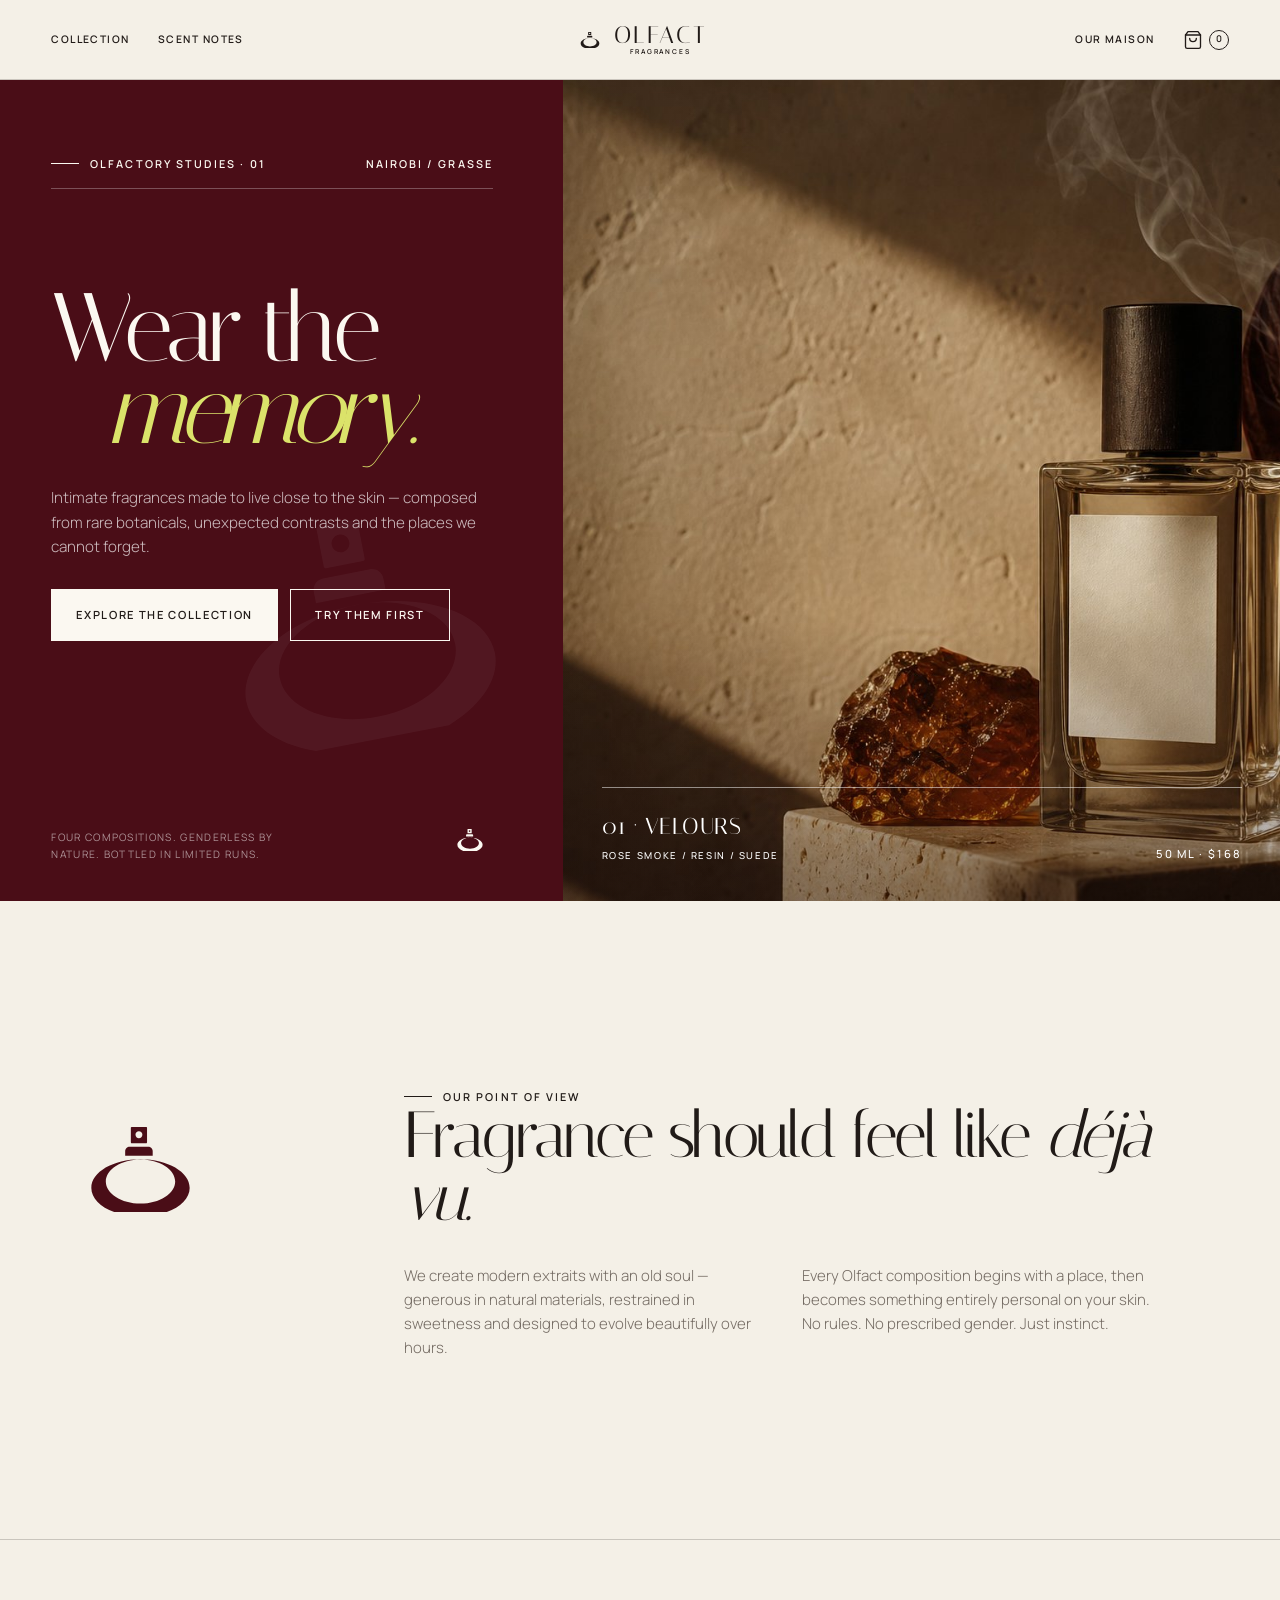
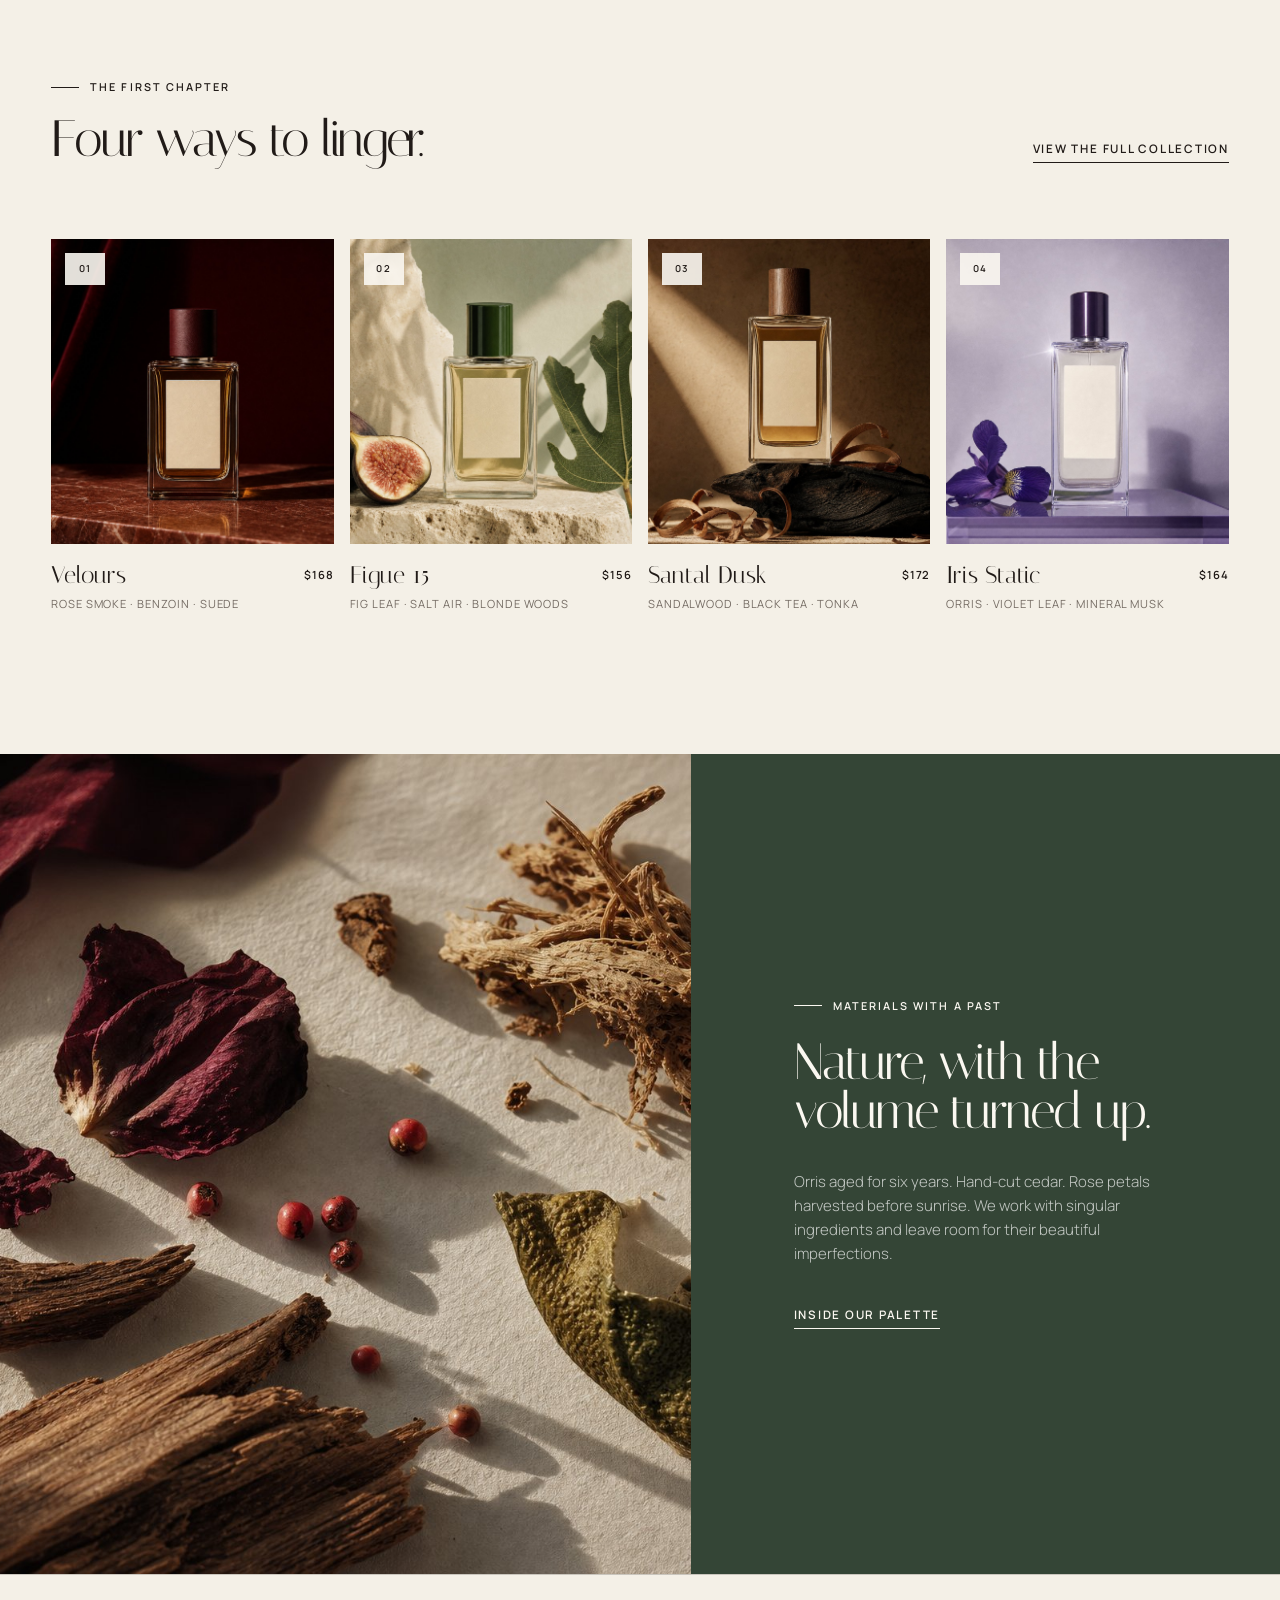
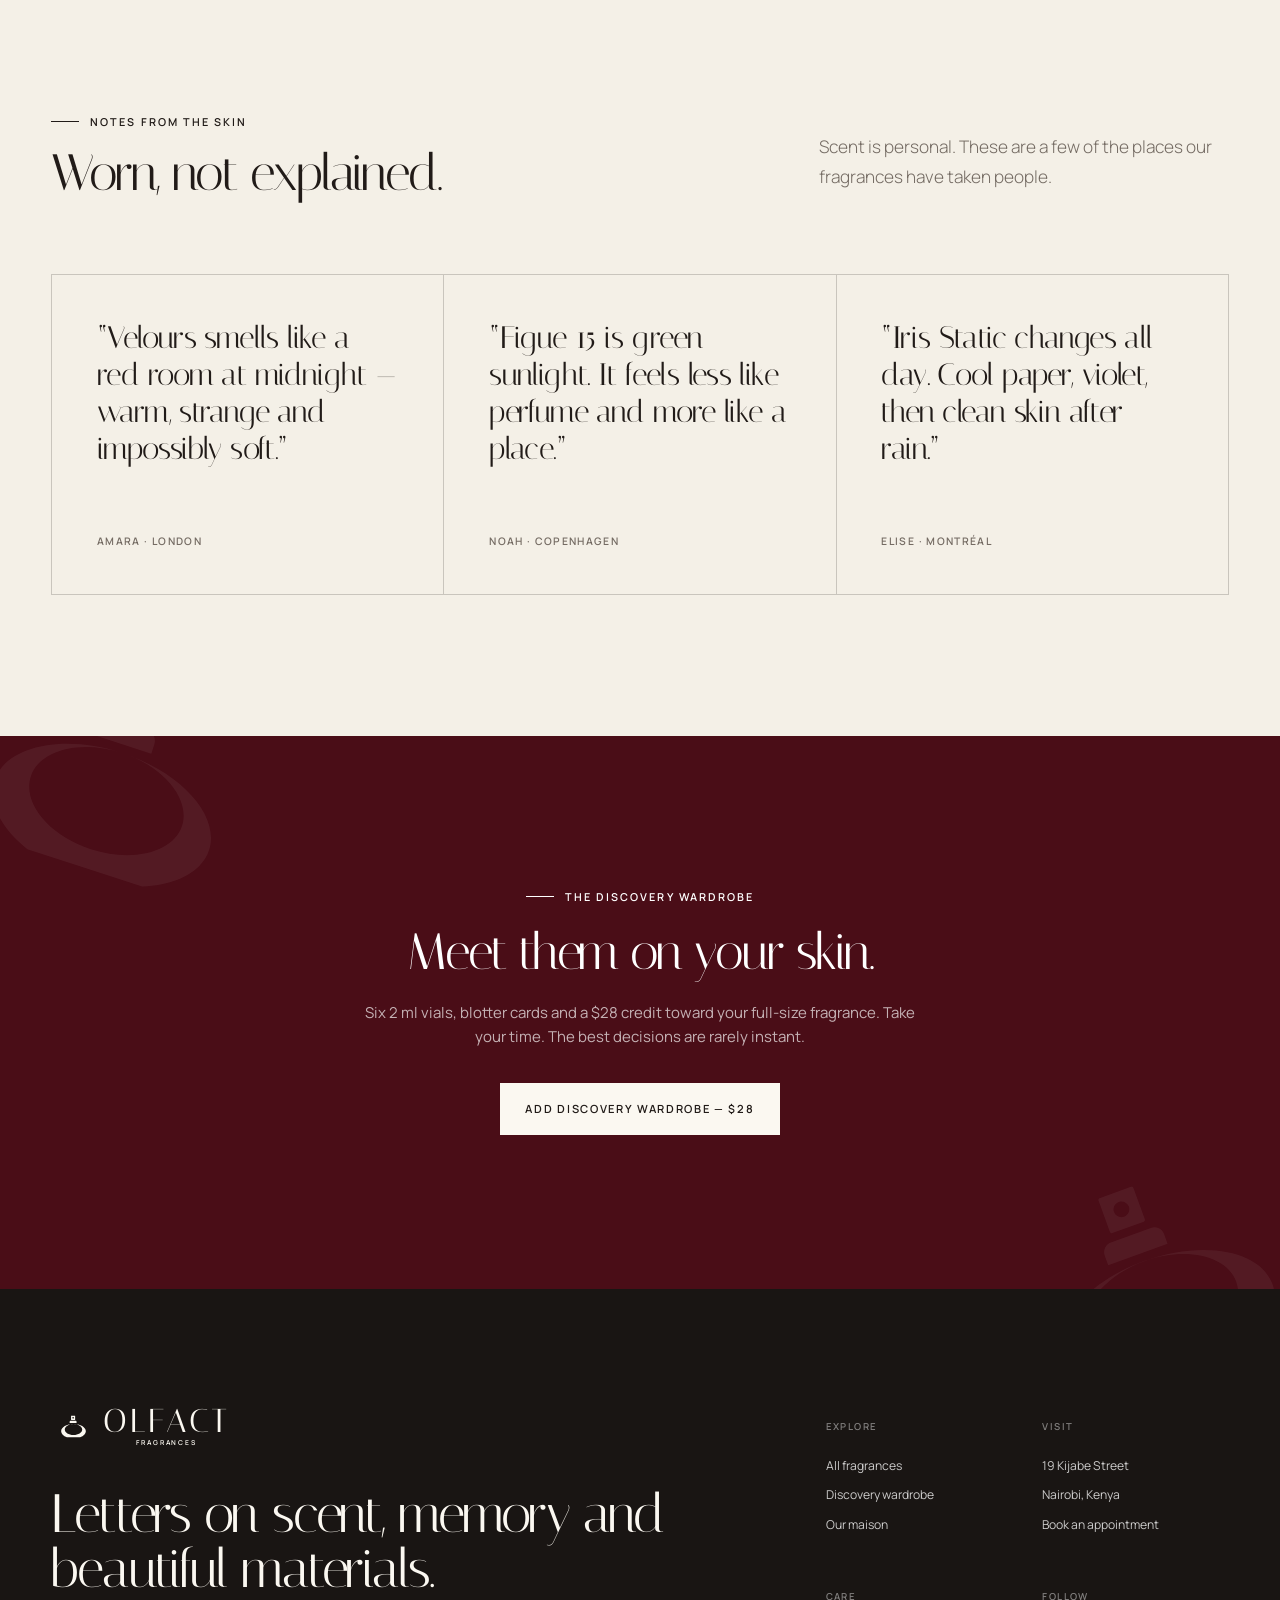
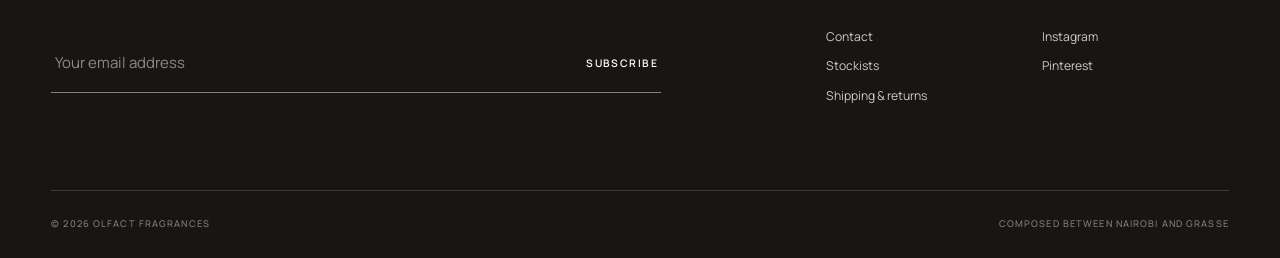
==== commit 62726643: "Update header: remove announcement bar and add line-style hamburger and shopping-bag icons Co-author" ====
--- a/index.html
+++ b/index.html
@@ -18,7 +18,6 @@
 </head>
 <body data-page="home">
   <a class="skip-link" href="#main-content">Skip to content</a>
-  <div class="announcement">Complimentary discovery vial with every 50 ml fragrance</div>
 
   <header class="site-header">
     <div class="header-inner">
@@ -26,7 +25,14 @@
         <a href="collection.html">Collection</a>
         <a href="collection.html#notes">Scent notes</a>
       </nav>
-      <button class="mobile-menu-button" type="button" aria-expanded="false" aria-controls="mobile-navigation">Menu</button>
+      <button class="mobile-menu-button" type="button" aria-expanded="false" aria-controls="mobile-navigation" aria-label="Open menu">
+        <svg class="header-icon header-icon--menu" width="20" height="20" viewBox="0 0 24 24" fill="none" stroke="currentColor" stroke-width="1.6" stroke-linecap="round" stroke-linejoin="round" aria-hidden="true">
+          <line x1="4" y1="6" x2="20" y2="6"></line>
+          <line x1="4" y1="12" x2="20" y2="12"></line>
+          <line x1="4" y1="18" x2="20" y2="18"></line>
+        </svg>
+        <span class="sr-only">Menu</span>
+      </button>
       <a class="brand" href="index.html" aria-label="Olfact Fragrances home">
         <span class="mark-icon" aria-hidden="true"></span>
         <span>
@@ -36,9 +42,25 @@
       </a>
       <nav class="header-nav header-nav--right" aria-label="Secondary navigation">
         <a href="maison.html">Our maison</a>
-        <button class="header-action js-bag-open" type="button" aria-haspopup="dialog">Bag <span class="bag-count">0</span></button>
+        <button class="header-action js-bag-open" type="button" aria-haspopup="dialog" aria-label="Shopping bag">
+          <svg class="header-icon header-icon--bag" width="20" height="20" viewBox="0 0 24 24" fill="none" stroke="currentColor" stroke-width="1.6" stroke-linecap="round" stroke-linejoin="round" aria-hidden="true">
+            <path d="M6 2 3 6v14a2 2 0 0 0 2 2h14a2 2 0 0 0 2-2V6l-3-4Z"></path>
+            <line x1="3" y1="6" x2="21" y2="6"></line>
+            <path d="M16 10a4 4 0 0 1-8 0"></path>
+          </svg>
+          <span class="bag-label sr-only">Bag</span>
+          <span class="bag-count">0</span>
+        </button>
       </nav>
-      <button class="header-action mobile-bag js-bag-open" type="button" aria-haspopup="dialog"><span class="bag-label">Bag</span><span class="bag-count">0</span></button>
+      <button class="header-action mobile-bag js-bag-open" type="button" aria-haspopup="dialog" aria-label="Shopping bag">
+        <svg class="header-icon header-icon--bag" width="20" height="20" viewBox="0 0 24 24" fill="none" stroke="currentColor" stroke-width="1.6" stroke-linecap="round" stroke-linejoin="round" aria-hidden="true">
+            <path d="M6 2 3 6v14a2 2 0 0 0 2 2h14a2 2 0 0 0 2-2V6l-3-4Z"></path>
+            <line x1="3" y1="6" x2="21" y2="6"></line>
+            <path d="M16 10a4 4 0 0 1-8 0"></path>
+        </svg>
+        <span class="bag-label sr-only">Bag</span>
+        <span class="bag-count">0</span>
+      </button>
     </div>
   </header>
 
--- a/styles.css
+++ b/styles.css
@@ -275,19 +275,13 @@
   mask: url("assets/olfact-mark.svg") center / contain no-repeat;
 }
 
-.announcement {
-  position: relative;
-  z-index: 101;
-  min-height: 31px;
-  padding: 8px 4vw;
-  color: #fff;
-  background: var(--wine);
-  font-size: 0.61rem;
-  font-weight: 500;
-  letter-spacing: 0.16em;
-  line-height: 1.4;
-  text-align: center;
-  text-transform: uppercase;
+.header-icon {
+  display: block;
+  width: 20px;
+  height: 20px;
+  flex: 0 0 auto;
+  stroke: currentColor;
+  pointer-events: none;
 }
 
 .site-header {
@@ -331,6 +325,18 @@
   font-weight: 600;
   letter-spacing: 0.14em;
   text-transform: uppercase;
+}
+
+.header-action {
+  display: inline-flex;
+  align-items: center;
+  gap: 6px;
+  color: inherit;
+  transition: opacity 240ms var(--ease);
+}
+
+.header-action:hover {
+  opacity: 0.72;
 }
 
 .header-nav a::after {
@@ -383,7 +389,7 @@
   display: inline-grid;
   width: 20px;
   height: 20px;
-  margin-left: 6px;
+  margin-left: 0;
   place-items: center;
   border: 1px solid currentColor;
   border-radius: 50%;
@@ -400,7 +406,7 @@
 /* Home hero */
 .hero-home {
   display: grid;
-  min-height: calc(100svh - 110px);
+  min-height: calc(100svh - 79px);
   color: var(--paper-light);
   background: var(--wine);
   grid-template-columns: minmax(0, 0.88fr) minmax(480px, 1.12fr);
@@ -1168,7 +1174,7 @@
   position: relative;
   display: flex;
   overflow: hidden;
-  min-height: calc(100svh - 110px);
+  min-height: calc(100svh - 79px);
   align-items: flex-end;
   color: white;
   background: var(--ink);
@@ -1823,37 +1829,53 @@
 }
 
 @media (max-width: 860px) {
-  .announcement {
-    font-size: 0.55rem;
-  }
-
   .header-inner {
     min-height: 68px;
+    grid-template-columns: 1fr auto 1fr;
   }
 
   .header-nav {
     display: none;
   }
 
-  .header-inner {
-    grid-template-columns: 1fr auto 1fr;
-  }
-
   .mobile-menu-button {
-    display: block;
+    display: inline-flex;
+    align-items: center;
+    justify-content: center;
     justify-self: start;
-    padding: 8px 0;
+    width: 44px;
+    height: 44px;
+    margin-left: -10px;
+    padding: 0;
+    border: 0;
     cursor: pointer;
     background: transparent;
-    font-size: 0.65rem;
-    font-weight: 600;
-    letter-spacing: 0.14em;
-    text-transform: uppercase;
+    color: currentColor;
+    transition: opacity 240ms var(--ease);
+  }
+
+  .mobile-menu-button:hover {
+    opacity: 0.72;
   }
 
   .mobile-bag {
-    display: block;
+    display: inline-flex;
+    align-items: center;
+    justify-content: center;
     justify-self: end;
+    min-height: 44px;
+    margin-right: -4px;
+    padding: 0 4px;
+    border: 0;
+    cursor: pointer;
+    background: transparent;
+    color: currentColor;
+    gap: 6px;
+    transition: opacity 240ms var(--ease);
+  }
+
+  .mobile-bag:hover {
+    opacity: 0.72;
   }
 
   .mobile-nav {
@@ -2060,12 +2082,6 @@
     font-size: 14px;
   }
 
-  .announcement {
-    min-height: 29px;
-    padding-inline: 15px;
-    letter-spacing: 0.11em;
-  }
-
   .brand-word {
     font-size: 1.22rem;
   }
@@ -2087,7 +2103,7 @@
   }
 
   .hero-copy {
-    min-height: calc(100svh - 97px);
+    min-height: calc(100svh - 68px);
     padding: 38px 18px 26px;
   }
 
@@ -2200,7 +2216,7 @@
   }
 
   .collection-mast-copy {
-    min-height: calc(100svh - 97px);
+    min-height: calc(100svh - 68px);
     padding: 45px 18px 35px;
   }
 
@@ -2260,7 +2276,7 @@
   }
 
   .maison-hero {
-    min-height: calc(100svh - 97px);
+    min-height: calc(100svh - 68px);
   }
 
   .maison-hero-copy {
